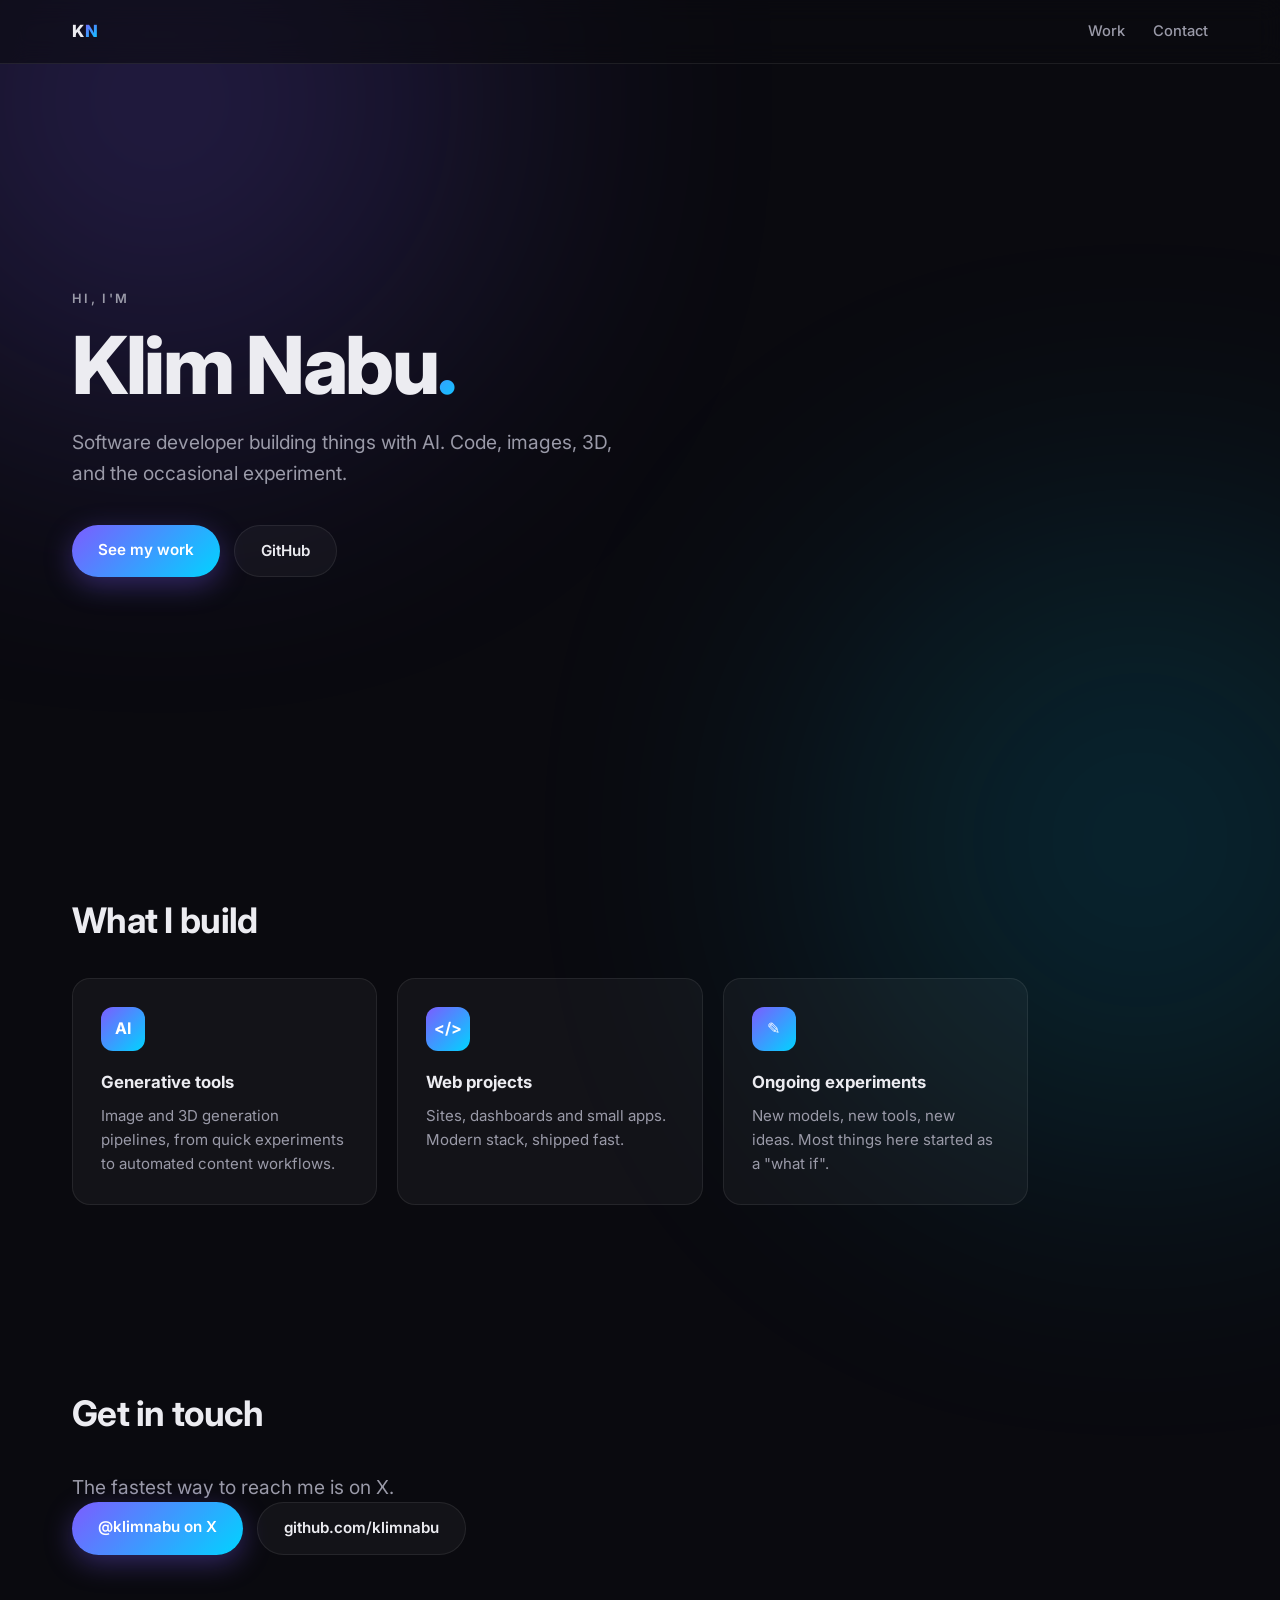
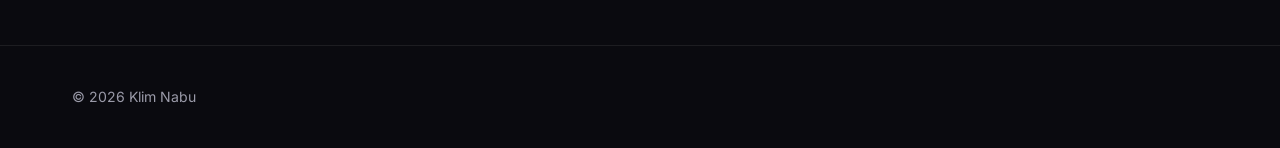
==== index.html @ 248a28f0 "feat: add landing page (hero, work grid, contact)" ====
<!DOCTYPE html>
<html lang="en">
<head>
  <meta charset="UTF-8" />
  <meta name="viewport" content="width=device-width, initial-scale=1.0" />
  <title>Klim Nabu</title>
  <meta name="description" content="Klim Nabu, software developer building things with AI." />
  <meta property="og:title" content="Klim Nabu" />
  <meta property="og:description" content="Software developer building things with AI." />
  <meta property="og:type" content="website" />
  <link rel="icon" href="data:image/svg+xml,%3Csvg xmlns='http://www.w3.org/2000/svg' viewBox='0 0 100 100'%3E%3Cdefs%3E%3ClinearGradient id='g' x1='0' y1='0' x2='1' y2='1'%3E%3Cstop offset='0' stop-color='%237c5cff'/%3E%3Cstop offset='1' stop-color='%2300d4ff'/%3E%3C/linearGradient%3E%3C/defs%3E%3Crect width='100' height='100' rx='24' fill='url(%23g)'/%3E%3Ctext x='50' y='68' font-size='52' font-family='Arial' font-weight='bold' text-anchor='middle' fill='white'%3EK%3C/text%3E%3C/svg%3E" />
  <link rel="preconnect" href="https://fonts.googleapis.com" />
  <link rel="preconnect" href="https://fonts.gstatic.com" crossorigin />
  <link href="https://fonts.googleapis.com/css2?family=Inter:wght@400;500;600;700;800&display=swap" rel="stylesheet" />
  <link rel="stylesheet" href="style.css" />
</head>
<body>
  <div class="glow glow-1" aria-hidden="true"></div>
  <div class="glow glow-2" aria-hidden="true"></div>

  <header class="nav">
    <a class="logo" href="#top">K<span>N</span></a>
    <nav class="nav-links">
      <a href="#work">Work</a>
      <a href="#contact">Contact</a>
    </nav>
  </header>

  <main id="top">
    <section class="hero">
      <p class="eyebrow">Hi, I'm</p>
      <h1>Klim Nabu<span class="dot">.</span></h1>
      <p class="sub">Software developer building things with AI. Code, images, 3D, and the occasional experiment.</p>
      <div class="cta">
        <a class="btn btn-primary" href="#work">See my work</a>
        <a class="btn btn-ghost" href="https://github.com/klimnabu" target="_blank" rel="noopener">GitHub</a>
      </div>
    </section>

    <section class="section reveal" id="work">
      <h2>What I build</h2>
      <div class="grid">
        <article class="card">
          <div class="card-icon">AI</div>
          <h3>Generative tools</h3>
          <p>Image and 3D generation pipelines, from quick experiments to automated content workflows.</p>
        </article>
        <article class="card">
          <div class="card-icon">&lt;/&gt;</div>
          <h3>Web projects</h3>
          <p>Sites, dashboards and small apps. Modern stack, shipped fast.</p>
        </article>
        <article class="card">
          <div class="card-icon">&#9998;</div>
          <h3>Ongoing experiments</h3>
          <p>New models, new tools, new ideas. Most things here started as a "what if".</p>
        </article>
      </div>
    </section>

    <section class="section reveal" id="contact">
      <h2>Get in touch</h2>
      <p class="sub">The fastest way to reach me is on X.</p>
      <div class="links">
        <a class="btn btn-primary" href="https://x.com/klimnabu" target="_blank" rel="noopener">@klimnabu on X</a>
        <a class="btn btn-ghost" href="https://github.com/klimnabu" target="_blank" rel="noopener">github.com/klimnabu</a>
      </div>
    </section>
  </main>

  <footer>
    <p>&copy; <span id="year"></span> Klim Nabu</p>
  </footer>

  <script src="script.js"></script>
</body>
</html>
---- style.css ----
:root {
  --bg: #0a0a0f;
  --surface: rgba(255, 255, 255, 0.04);
  --border: rgba(255, 255, 255, 0.08);
  --text: #ececf1;
  --muted: #9a9aa8;
  --accent: #7c5cff;
  --accent-2: #00d4ff;
  --grad: linear-gradient(135deg, #7c5cff, #00d4ff);
}

* { margin: 0; padding: 0; box-sizing: border-box; }

html { scroll-behavior: smooth; }

body {
  font-family: "Inter", system-ui, sans-serif;
  background: var(--bg);
  color: var(--text);
  line-height: 1.6;
  overflow-x: hidden;
  -webkit-font-smoothing: antialiased;
}

.glow {
  position: fixed;
  width: 640px;
  height: 640px;
  border-radius: 50%;
  filter: blur(140px);
  opacity: 0.22;
  pointer-events: none;
  z-index: 0;
}
.glow-1 { background: var(--accent); top: -220px; left: -160px; }
.glow-2 { background: var(--accent-2); bottom: -260px; right: -180px; opacity: 0.14; }

.nav {
  position: sticky;
  top: 0;
  z-index: 10;
  display: flex;
  align-items: center;
  justify-content: space-between;
  padding: 18px clamp(20px, 6vw, 72px);
  backdrop-filter: blur(12px);
  background: rgba(10, 10, 15, 0.6);
  border-bottom: 1px solid var(--border);
}

.logo {
  font-weight: 800;
  font-size: 1.05rem;
  color: var(--text);
  text-decoration: none;
  letter-spacing: 0.04em;
}
.logo span {
  background: var(--grad);
  -webkit-background-clip: text;
  background-clip: text;
  color: transparent;
}

.nav-links { display: flex; gap: 28px; }
.nav-links a {
  color: var(--muted);
  text-decoration: none;
  font-size: 0.92rem;
  font-weight: 500;
  transition: color 0.2s;
}
.nav-links a:hover { color: var(--text); }

main { position: relative; z-index: 1; }

.hero {
  min-height: 82vh;
  display: flex;
  flex-direction: column;
  justify-content: center;
  padding: 0 clamp(20px, 6vw, 72px);
  max-width: 1100px;
}

.eyebrow {
  color: var(--muted);
  font-weight: 600;
  letter-spacing: 0.18em;
  text-transform: uppercase;
  font-size: 0.8rem;
  margin-bottom: 14px;
}

h1 {
  font-size: clamp(2.6rem, 7.5vw, 5rem);
  font-weight: 800;
  line-height: 1.05;
  letter-spacing: -0.03em;
}
.dot {
  background: var(--grad);
  -webkit-background-clip: text;
  background-clip: text;
  color: transparent;
}

.sub {
  color: var(--muted);
  font-size: clamp(1rem, 2vw, 1.2rem);
  max-width: 560px;
  margin-top: 20px;
}

.cta { display: flex; gap: 14px; margin-top: 36px; flex-wrap: wrap; }

.btn {
  display: inline-block;
  padding: 13px 26px;
  border-radius: 999px;
  font-weight: 600;
  font-size: 0.95rem;
  text-decoration: none;
  transition: transform 0.15s, box-shadow 0.15s, background 0.15s;
}
.btn:hover { transform: translateY(-2px); }
.btn-primary {
  background: var(--grad);
  color: #fff;
  box-shadow: 0 8px 28px rgba(124, 92, 255, 0.35);
}
.btn-ghost {
  color: var(--text);
  border: 1px solid var(--border);
  background: var(--surface);
}

.section {
  padding: 90px clamp(20px, 6vw, 72px);
  max-width: 1100px;
}
.section h2 {
  font-size: clamp(1.6rem, 3.5vw, 2.2rem);
  font-weight: 700;
  letter-spacing: -0.02em;
  margin-bottom: 30px;
}

.grid {
  display: grid;
  grid-template-columns: repeat(auto-fit, minmax(260px, 1fr));
  gap: 20px;
}

.card {
  background: var(--surface);
  border: 1px solid var(--border);
  border-radius: 18px;
  padding: 28px;
  transition: transform 0.2s, border-color 0.2s;
}
.card:hover {
  transform: translateY(-4px);
  border-color: rgba(124, 92, 255, 0.45);
}
.card-icon {
  width: 44px;
  height: 44px;
  border-radius: 12px;
  display: grid;
  place-items: center;
  font-weight: 700;
  margin-bottom: 18px;
  background: var(--grad);
  color: #fff;
}
.card h3 { font-size: 1.05rem; margin-bottom: 8px; }
.card p { color: var(--muted); font-size: 0.94rem; }

.links { display: flex; gap: 14px; flex-wrap: wrap; }

footer {
  position: relative;
  z-index: 1;
  padding: 40px clamp(20px, 6vw, 72px);
  border-top: 1px solid var(--border);
  color: var(--muted);
  font-size: 0.88rem;
}

.reveal {
  opacity: 0;
  transform: translateY(24px);
  transition: opacity 0.7s ease, transform 0.7s ease;
}
.reveal.visible { opacity: 1; transform: none; }

@media (prefers-reduced-motion: reduce) {
  html { scroll-behavior: auto; }
  .reveal { opacity: 1; transform: none; transition: none; }
}
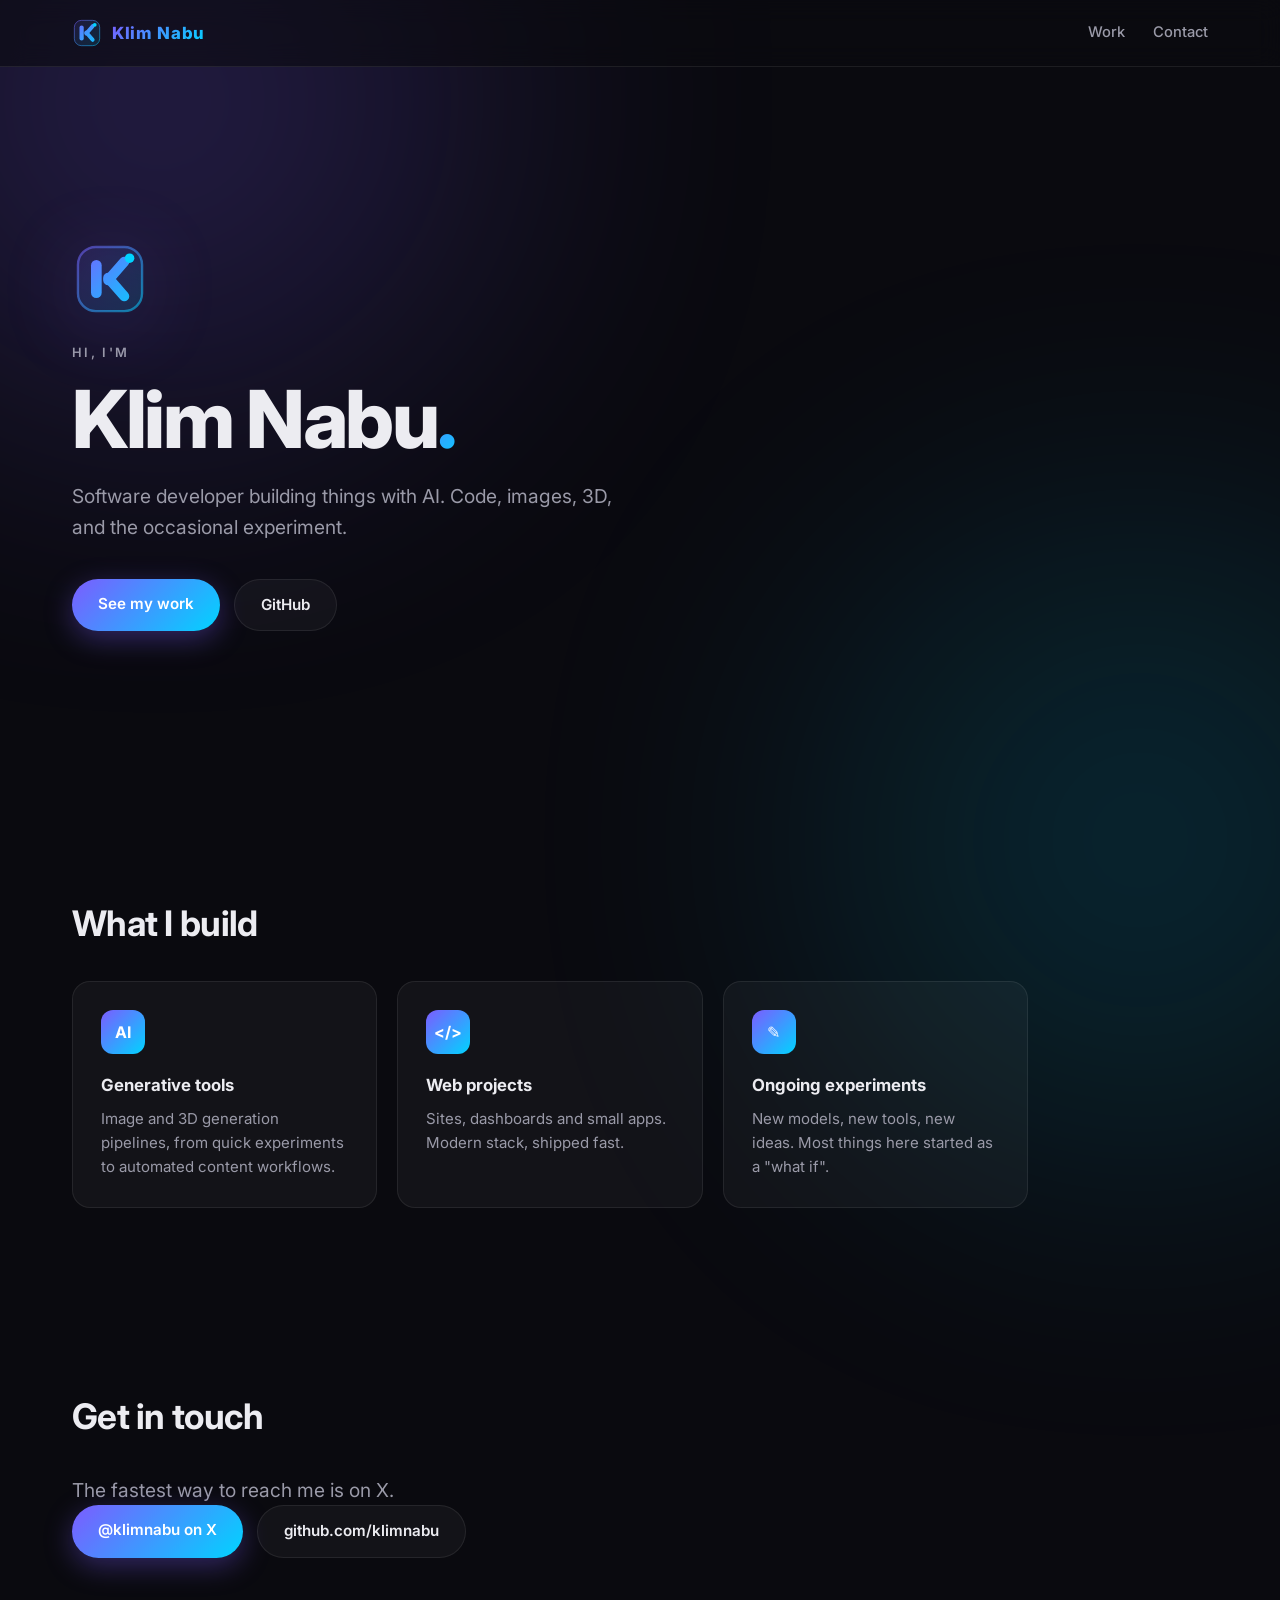
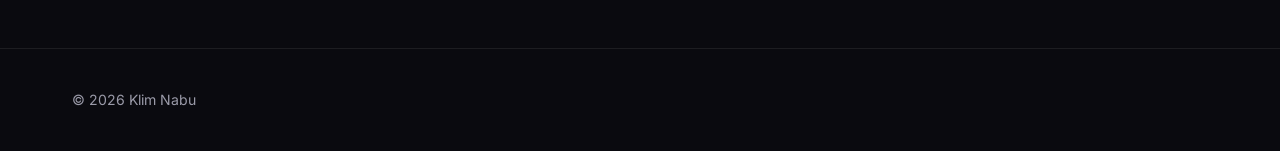
==== commit 777966e4: "feat: add custom logo mark (nav, hero, favicon) and og image" ====
--- a/index.html
+++ b/index.html
@@ -8,7 +8,8 @@
   <meta property="og:title" content="Klim Nabu" />
   <meta property="og:description" content="Software developer building things with AI." />
   <meta property="og:type" content="website" />
-  <link rel="icon" href="data:image/svg+xml,%3Csvg xmlns='http://www.w3.org/2000/svg' viewBox='0 0 100 100'%3E%3Cdefs%3E%3ClinearGradient id='g' x1='0' y1='0' x2='1' y2='1'%3E%3Cstop offset='0' stop-color='%237c5cff'/%3E%3Cstop offset='1' stop-color='%2300d4ff'/%3E%3C/linearGradient%3E%3C/defs%3E%3Crect width='100' height='100' rx='24' fill='url(%23g)'/%3E%3Ctext x='50' y='68' font-size='52' font-family='Arial' font-weight='bold' text-anchor='middle' fill='white'%3EK%3C/text%3E%3C/svg%3E" />
+  <meta property="og:image" content="https://klimnabu.github.io/og.png" />
+  <link rel="icon" type="image/svg+xml" href="logo.svg" />
   <link rel="preconnect" href="https://fonts.googleapis.com" />
   <link rel="preconnect" href="https://fonts.gstatic.com" crossorigin />
   <link href="https://fonts.googleapis.com/css2?family=Inter:wght@400;500;600;700;800&display=swap" rel="stylesheet" />
@@ -19,7 +20,7 @@
   <div class="glow glow-2" aria-hidden="true"></div>
 
   <header class="nav">
-    <a class="logo" href="#top">K<span>N</span></a>
+    <a class="logo" href="#top"><img src="logo.svg" alt="Logo" width="30" height="30" /><span>Klim Nabu</span></a>
     <nav class="nav-links">
       <a href="#work">Work</a>
       <a href="#contact">Contact</a>
@@ -28,6 +29,7 @@
 
   <main id="top">
     <section class="hero">
+      <img class="hero-mark" src="logo.svg" alt="Klim Nabu logo" width="76" height="76" />
       <p class="eyebrow">Hi, I'm</p>
       <h1>Klim Nabu<span class="dot">.</span></h1>
       <p class="sub">Software developer building things with AI. Code, images, 3D, and the occasional experiment.</p>
--- a/style.css
+++ b/style.css
@@ -199,3 +199,19 @@
   html { scroll-behavior: auto; }
   .reveal { opacity: 1; transform: none; transition: none; }
 }
+
+.logo { display: flex; align-items: center; gap: 10px; }
+.logo img { border-radius: 8px; }
+.hero-mark {
+  border-radius: 18px;
+  margin-bottom: 26px;
+  filter: drop-shadow(0 10px 40px rgba(124, 92, 255, 0.45));
+  animation: floaty 5s ease-in-out infinite;
+}
+@keyframes floaty {
+  0%, 100% { transform: translateY(0); }
+  50% { transform: translateY(-8px); }
+}
+@media (prefers-reduced-motion: reduce) {
+  .hero-mark { animation: none; }
+}
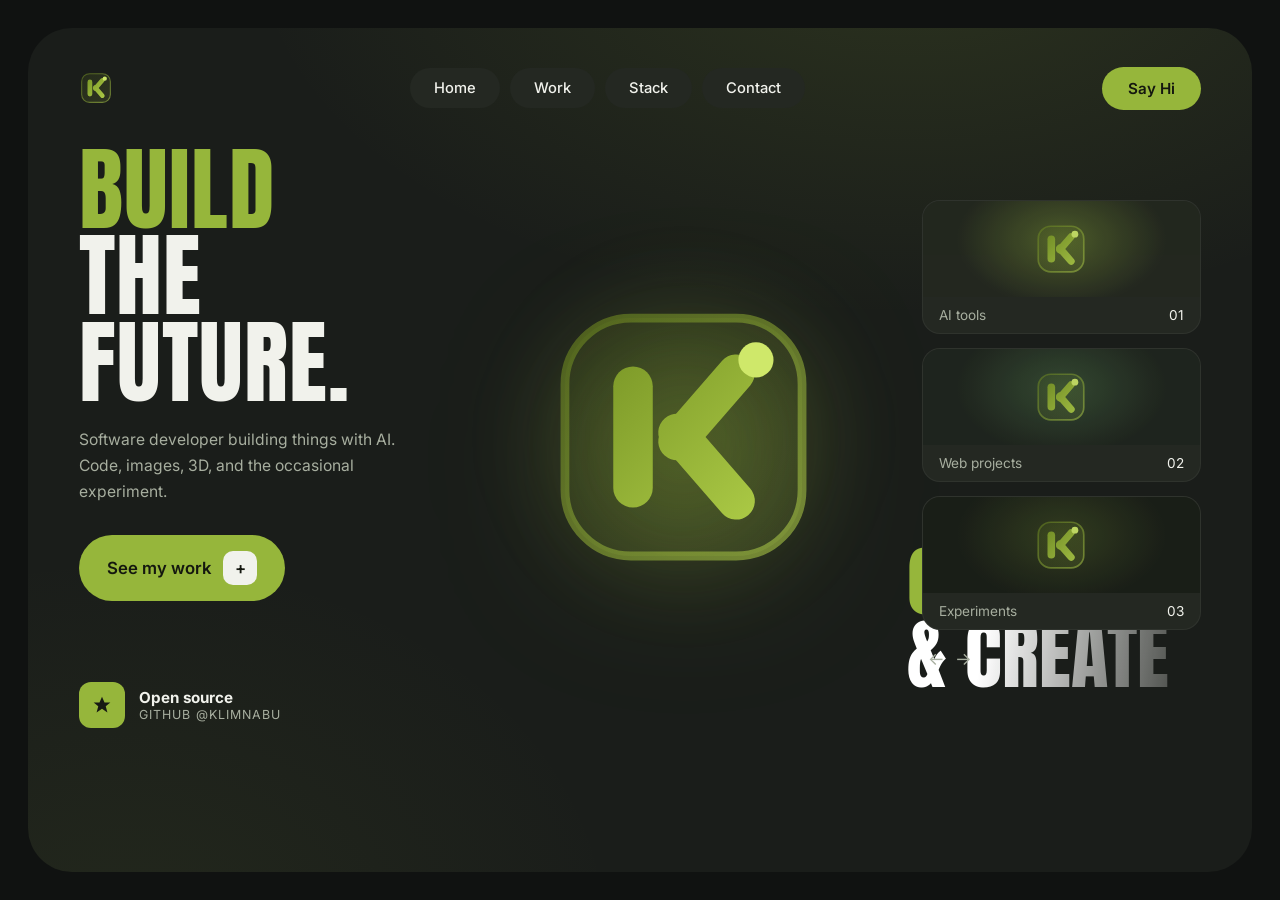
==== commit 1bd49f5c: "feat: redesign landing page in dark editorial style with lime accents" ====
--- a/index.html
+++ b/index.html
@@ -12,67 +12,52 @@
   <link rel="icon" type="image/svg+xml" href="logo.svg" />
   <link rel="preconnect" href="https://fonts.googleapis.com" />
   <link rel="preconnect" href="https://fonts.gstatic.com" crossorigin />
-  <link href="https://fonts.googleapis.com/css2?family=Inter:wght@400;500;600;700;800&display=swap" rel="stylesheet" />
+  <link href="https://fonts.googleapis.com/css2?family=Anton&family=Inter:wght@400;500;600&display=swap" rel="stylesheet" />
   <link rel="stylesheet" href="style.css" />
 </head>
 <body>
-  <div class="glow glow-1" aria-hidden="true"></div>
-  <div class="glow glow-2" aria-hidden="true"></div>
+  <div class="shell">
+    <header class="nav">
+      <a class="brand" href="#top"><img src="logo.svg" alt="Logo" width="34" height="34" /></a>
+      <nav class="pills">
+        <a class="pill" href="#top">Home</a>
+        <a class="pill" href="#work">Work</a>
+        <a class="pill" href="#stack">Stack</a>
+        <a class="pill" href="#contact">Contact</a>
+      </nav>
+      <a class="btn-lime nav-cta" href="#contact">Say Hi</a>
+    </header>
 
-  <header class="nav">
-    <a class="logo" href="#top"><img src="logo.svg" alt="Logo" width="30" height="30" /><span>Klim Nabu</span></a>
-    <nav class="nav-links">
-      <a href="#work">Work</a>
-      <a href="#contact">Contact</a>
-    </nav>
-  </header>
+    <main id="top" class="hero">
+      <div class="hero-copy">
+        <h1 class="display"><span class="lime">Build</span><br />The Future<span class="dot">.</span></h1>
+        <p class="sub">Software developer building things with AI.<br />Code, images, 3D, and the occasional experiment.</p>
+        <div class="cta">
+          <a class="btn-lime big" href="#work">See my work <span class="plus">+</span></a>
+        </div>
+        <div class="badge">
+          <div class="badge-icon">
+            <svg width="20" height="20" viewBox="0 0 24 24" fill="none"><path d="M12 2l3 7h7l-5.5 4.5L18.5 21 12 16.5 5.5 21l2-7.5L2 9h7z" fill="#171914"/></svg>
+          </div>
+          <div class="badge-text"><strong>Open source</strong><span>GITHUB @KLIMNABU</span></div>
+        </div>
+      </div>
 
-  <main id="top">
-    <section class="hero">
-      <img class="hero-mark" src="logo.svg" alt="Klim Nabu logo" width="76" height="76" />
-      <p class="eyebrow">Hi, I'm</p>
-      <h1>Klim Nabu<span class="dot">.</span></h1>
-      <p class="sub">Software developer building things with AI. Code, images, 3D, and the occasional experiment.</p>
-      <div class="cta">
-        <a class="btn btn-primary" href="#work">See my work</a>
-        <a class="btn btn-ghost" href="https://github.com/klimnabu" target="_blank" rel="noopener">GitHub</a>
+      <div class="hero-visual">
+        <div class="halo" aria-hidden="true"></div>
+        <img class="mark" src="logo.svg" alt="Klim Nabu logo" width="360" height="360" />
       </div>
-    </section>
 
-    <section class="section reveal" id="work">
-      <h2>What I build</h2>
-      <div class="grid">
-        <article class="card">
-          <div class="card-icon">AI</div>
-          <h3>Generative tools</h3>
-          <p>Image and 3D generation pipelines, from quick experiments to automated content workflows.</p>
-        </article>
-        <article class="card">
-          <div class="card-icon">&lt;/&gt;</div>
-          <h3>Web projects</h3>
-          <p>Sites, dashboards and small apps. Modern stack, shipped fast.</p>
-        </article>
-        <article class="card">
-          <div class="card-icon">&#9998;</div>
-          <h3>Ongoing experiments</h3>
-          <p>New models, new tools, new ideas. Most things here started as a "what if".</p>
-        </article>
-      </div>
-    </section>
+      <aside class="hero-cards">
+        <a class="mini" href="#work"><div class="mini-img g1"><img src="logo.svg" alt="" width="54" height="54" /></div><div class="mini-row"><span>AI tools</span><span>01</span></div></a>
+        <a class="mini" href="#work"><div class="mini-img g2"><img src="logo.svg" alt="" width="54" height="54" /></div><div class="mini-row"><span>Web projects</span><span>02</span></div></a>
+        <a class="mini" href="#stack"><div class="mini-img g3"><img src="logo.svg" alt="" width="54" height="54" /></div><div class="mini-row"><span>Experiments</span><span>03</span></div></a>
+        <div class="arrows" aria-hidden="true"><span>&larr;</span><span>&rarr;</span></div>
+      </aside>
 
-    <section class="section reveal" id="contact">
-      <h2>Get in touch</h2>
-      <p class="sub">The fastest way to reach me is on X.</p>
-      <div class="links">
-        <a class="btn btn-primary" href="https://x.com/klimnabu" target="_blank" rel="noopener">@klimnabu on X</a>
-        <a class="btn btn-ghost" href="https://github.com/klimnabu" target="_blank" rel="noopener">github.com/klimnabu</a>
-      </div>
-    </section>
-  </main>
-
-  <footer>
-    <p>&copy; <span id="year"></span> Klim Nabu</p>
-  </footer>
+      <div class="giant" aria-hidden="true"><span class="lime">Code</span><br /><span class="fade">&amp; Create</span></div>
+    </main>
+  </div>
 
   <script src="script.js"></script>
 </body>
--- a/style.css
+++ b/style.css
@@ -1,217 +1,237 @@
 :root {
-  --bg: #0a0a0f;
-  --surface: rgba(255, 255, 255, 0.04);
-  --border: rgba(255, 255, 255, 0.08);
-  --text: #ececf1;
-  --muted: #9a9aa8;
-  --accent: #7c5cff;
-  --accent-2: #00d4ff;
-  --grad: linear-gradient(135deg, #7c5cff, #00d4ff);
+  --bg: #101211;
+  --card: #1a1d1a;
+  --card-hi: #21251f;
+  --accent: #96b63b;
+  --accent-soft: #a9c94e;
+  --ink: #f1f2ec;
+  --muted: #a7ae9f;
+  --pill: #242822;
+  --radius: 44px;
 }
 
 * { margin: 0; padding: 0; box-sizing: border-box; }
-
-html { scroll-behavior: smooth; }
 
 body {
   font-family: "Inter", system-ui, sans-serif;
   background: var(--bg);
-  color: var(--text);
-  line-height: 1.6;
-  overflow-x: hidden;
+  color: var(--ink);
   -webkit-font-smoothing: antialiased;
-}
-
-.glow {
-  position: fixed;
-  width: 640px;
-  height: 640px;
-  border-radius: 50%;
-  filter: blur(140px);
-  opacity: 0.22;
-  pointer-events: none;
-  z-index: 0;
-}
-.glow-1 { background: var(--accent); top: -220px; left: -160px; }
-.glow-2 { background: var(--accent-2); bottom: -260px; right: -180px; opacity: 0.14; }
+  padding: clamp(14px, 2.2vw, 30px);
+}
+
+.shell {
+  position: relative;
+  border-radius: var(--radius);
+  background:
+    radial-gradient(1100px 620px at 72% -10%, rgba(150, 182, 59, 0.14), transparent 60%),
+    radial-gradient(900px 700px at 8% 108%, rgba(150, 182, 59, 0.07), transparent 55%),
+    var(--card);
+  min-height: calc(100vh - 2 * clamp(14px, 2.2vw, 30px));
+  padding: clamp(22px, 3vw, 44px) clamp(22px, 4vw, 64px);
+  overflow: hidden;
+}
 
 .nav {
-  position: sticky;
-  top: 0;
-  z-index: 10;
   display: flex;
   align-items: center;
   justify-content: space-between;
-  padding: 18px clamp(20px, 6vw, 72px);
-  backdrop-filter: blur(12px);
-  background: rgba(10, 10, 15, 0.6);
-  border-bottom: 1px solid var(--border);
-}
-
-.logo {
-  font-weight: 800;
-  font-size: 1.05rem;
-  color: var(--text);
+  gap: 18px;
+}
+.brand img { border-radius: 10px; display: block; }
+.pills {
+  display: flex;
+  gap: 10px;
+  flex-wrap: wrap;
+  justify-content: center;
+}
+.pill {
+  color: var(--ink);
   text-decoration: none;
-  letter-spacing: 0.04em;
-}
-.logo span {
-  background: var(--grad);
+  font-size: 0.92rem;
+  font-weight: 500;
+  background: var(--pill);
+  padding: 11px 24px;
+  border-radius: 999px;
+  transition: background 0.2s, color 0.2s;
+}
+.pill:hover { background: #31362c; }
+
+.btn-lime {
+  display: inline-flex;
+  align-items: center;
+  gap: 12px;
+  background: var(--accent);
+  color: #14170f;
+  text-decoration: none;
+  font-weight: 600;
+  font-size: 0.95rem;
+  padding: 12px 26px;
+  border-radius: 999px;
+  transition: transform 0.15s, background 0.15s, box-shadow 0.15s;
+}
+.btn-lime:hover {
+  background: var(--accent-soft);
+  transform: translateY(-2px);
+  box-shadow: 0 10px 34px rgba(150, 182, 59, 0.35);
+}
+.btn-lime.big { font-size: 1.05rem; padding: 16px 28px; }
+.plus {
+  display: grid;
+  place-items: center;
+  width: 34px;
+  height: 34px;
+  background: #f1f2ec;
+  color: #14170f;
+  border-radius: 10px;
+  font-weight: 600;
+}
+
+.hero {
+  position: relative;
+  display: grid;
+  grid-template-columns: 1.05fr 1.15fr 0.8fr;
+  align-items: center;
+  gap: clamp(20px, 3vw, 48px);
+  min-height: calc(100vh - 320px);
+  padding-top: clamp(30px, 4vh, 60px);
+}
+
+.display {
+  font-family: "Anton", "Inter", sans-serif;
+  font-weight: 400;
+  text-transform: uppercase;
+  font-size: clamp(3rem, 7.2vw, 6.4rem);
+  line-height: 0.94;
+  letter-spacing: 0.01em;
+}
+.lime { color: var(--accent); }
+.fade {
+  background: linear-gradient(100deg, #ffffff 30%, rgba(241, 242, 236, 0.25));
   -webkit-background-clip: text;
   background-clip: text;
   color: transparent;
 }
 
-.nav-links { display: flex; gap: 28px; }
-.nav-links a {
-  color: var(--muted);
-  text-decoration: none;
-  font-size: 0.92rem;
-  font-weight: 500;
-  transition: color 0.2s;
-}
-.nav-links a:hover { color: var(--text); }
-
-main { position: relative; z-index: 1; }
-
-.hero {
-  min-height: 82vh;
-  display: flex;
-  flex-direction: column;
-  justify-content: center;
-  padding: 0 clamp(20px, 6vw, 72px);
-  max-width: 1100px;
-}
-
-.eyebrow {
-  color: var(--muted);
-  font-weight: 600;
-  letter-spacing: 0.18em;
-  text-transform: uppercase;
-  font-size: 0.8rem;
-  margin-bottom: 14px;
-}
-
-h1 {
-  font-size: clamp(2.6rem, 7.5vw, 5rem);
-  font-weight: 800;
-  line-height: 1.05;
-  letter-spacing: -0.03em;
-}
-.dot {
-  background: var(--grad);
-  -webkit-background-clip: text;
-  background-clip: text;
-  color: transparent;
-}
-
 .sub {
   color: var(--muted);
-  font-size: clamp(1rem, 2vw, 1.2rem);
-  max-width: 560px;
-  margin-top: 20px;
-}
-
-.cta { display: flex; gap: 14px; margin-top: 36px; flex-wrap: wrap; }
-
-.btn {
-  display: inline-block;
-  padding: 13px 26px;
-  border-radius: 999px;
-  font-weight: 600;
-  font-size: 0.95rem;
-  text-decoration: none;
-  transition: transform 0.15s, box-shadow 0.15s, background 0.15s;
-}
-.btn:hover { transform: translateY(-2px); }
-.btn-primary {
-  background: var(--grad);
-  color: #fff;
-  box-shadow: 0 8px 28px rgba(124, 92, 255, 0.35);
-}
-.btn-ghost {
-  color: var(--text);
-  border: 1px solid var(--border);
-  background: var(--surface);
-}
-
-.section {
-  padding: 90px clamp(20px, 6vw, 72px);
-  max-width: 1100px;
-}
-.section h2 {
-  font-size: clamp(1.6rem, 3.5vw, 2.2rem);
-  font-weight: 700;
-  letter-spacing: -0.02em;
-  margin-bottom: 30px;
-}
-
-.grid {
-  display: grid;
-  grid-template-columns: repeat(auto-fit, minmax(260px, 1fr));
-  gap: 20px;
-}
-
-.card {
-  background: var(--surface);
-  border: 1px solid var(--border);
-  border-radius: 18px;
-  padding: 28px;
-  transition: transform 0.2s, border-color 0.2s;
-}
-.card:hover {
-  transform: translateY(-4px);
-  border-color: rgba(124, 92, 255, 0.45);
-}
-.card-icon {
-  width: 44px;
-  height: 44px;
+  margin-top: 22px;
+  max-width: 340px;
+  line-height: 1.65;
+  font-size: 0.98rem;
+}
+.cta { margin-top: 30px; }
+
+.badge {
+  display: flex;
+  align-items: center;
+  gap: 14px;
+  margin-top: clamp(40px, 9vh, 90px);
+}
+.badge-icon {
+  width: 46px;
+  height: 46px;
   border-radius: 12px;
-  display: grid;
-  place-items: center;
-  font-weight: 700;
-  margin-bottom: 18px;
-  background: var(--grad);
-  color: #fff;
-}
-.card h3 { font-size: 1.05rem; margin-bottom: 8px; }
-.card p { color: var(--muted); font-size: 0.94rem; }
-
-.links { display: flex; gap: 14px; flex-wrap: wrap; }
-
-footer {
+  background: var(--accent);
+  display: grid;
+  place-items: center;
+}
+.badge-text { display: flex; flex-direction: column; }
+.badge-text strong { font-size: 0.95rem; }
+.badge-text span { color: var(--muted); font-size: 0.78rem; letter-spacing: 0.08em; }
+
+.hero-visual {
   position: relative;
-  z-index: 1;
-  padding: 40px clamp(20px, 6vw, 72px);
-  border-top: 1px solid var(--border);
-  color: var(--muted);
-  font-size: 0.88rem;
-}
-
-.reveal {
-  opacity: 0;
-  transform: translateY(24px);
-  transition: opacity 0.7s ease, transform 0.7s ease;
-}
-.reveal.visible { opacity: 1; transform: none; }
-
-@media (prefers-reduced-motion: reduce) {
-  html { scroll-behavior: auto; }
-  .reveal { opacity: 1; transform: none; transition: none; }
-}
-
-.logo { display: flex; align-items: center; gap: 10px; }
-.logo img { border-radius: 8px; }
-.hero-mark {
-  border-radius: 18px;
-  margin-bottom: 26px;
-  filter: drop-shadow(0 10px 40px rgba(124, 92, 255, 0.45));
-  animation: floaty 5s ease-in-out infinite;
+  display: grid;
+  place-items: center;
+}
+.halo {
+  position: absolute;
+  width: min(30vw, 420px);
+  height: min(30vw, 420px);
+  border-radius: 50%;
+  background: radial-gradient(circle, rgba(150, 182, 59, 0.28), transparent 65%);
+  filter: blur(30px);
+}
+.mark {
+  width: clamp(180px, 22vw, 330px);
+  height: auto;
+  border-radius: 24%;
+  filter: drop-shadow(0 24px 70px rgba(150, 182, 59, 0.35));
+  animation: floaty 6s ease-in-out infinite;
 }
 @keyframes floaty {
   0%, 100% { transform: translateY(0); }
-  50% { transform: translateY(-8px); }
-}
+  50% { transform: translateY(-12px); }
+}
+
+.hero-cards {
+  display: flex;
+  flex-direction: column;
+  gap: 14px;
+  align-self: center;
+  z-index: 2;
+}
+.mini {
+  background: var(--pill);
+  border: 1px solid rgba(255, 255, 255, 0.05);
+  border-radius: 18px;
+  overflow: hidden;
+  text-decoration: none;
+  color: var(--ink);
+  transition: transform 0.2s, border-color 0.2s;
+}
+.mini:hover { transform: translateX(-6px); border-color: rgba(150, 182, 59, 0.5); }
+.mini-img {
+  height: 96px;
+  display: grid;
+  place-items: center;
+  opacity: 0.9;
+}
+.mini-img img { border-radius: 14px; }
+.g1 { background: radial-gradient(140px 90px at 50% 40%, rgba(150, 182, 59, 0.4), transparent 75%), #23271f; }
+.g2 { background: radial-gradient(140px 90px at 50% 40%, rgba(96, 150, 90, 0.35), transparent 75%), #1f241e; }
+.g3 { background: radial-gradient(140px 90px at 50% 40%, rgba(150, 182, 59, 0.22), transparent 75%), #191d17; }
+.mini-row {
+  display: flex;
+  justify-content: space-between;
+  padding: 10px 16px;
+  font-size: 0.85rem;
+  color: var(--muted);
+}
+.mini-row span:last-child { color: var(--ink); }
+.arrows {
+  display: flex;
+  gap: 10px;
+  color: var(--muted);
+  font-size: 1.1rem;
+  padding: 4px 6px;
+}
+
+.giant {
+  position: absolute;
+  right: clamp(10px, 2.5vw, 40px);
+  bottom: clamp(20px, 4vh, 48px);
+  text-align: left;
+  font-family: "Anton", "Inter", sans-serif;
+  text-transform: uppercase;
+  font-size: clamp(2.4rem, 6vw, 5.2rem);
+  line-height: 0.95;
+  z-index: 1;
+  pointer-events: none;
+}
+
+.reveal { opacity: 0; transform: translateY(18px); transition: opacity 0.7s ease, transform 0.7s ease; }
+.reveal.visible { opacity: 1; transform: none; }
+
 @media (prefers-reduced-motion: reduce) {
-  .hero-mark { animation: none; }
-}
+  .mark { animation: none; }
+  .reveal { opacity: 1; transform: none; transition: none; }
+}
+
+@media (max-width: 980px) {
+  .hero { grid-template-columns: 1fr; min-height: 0; padding-bottom: 200px; }
+  .hero-cards { flex-direction: row; flex-wrap: wrap; }
+  .mini { flex: 1 1 140px; }
+  .giant { font-size: clamp(2.2rem, 12vw, 4rem); }
+}
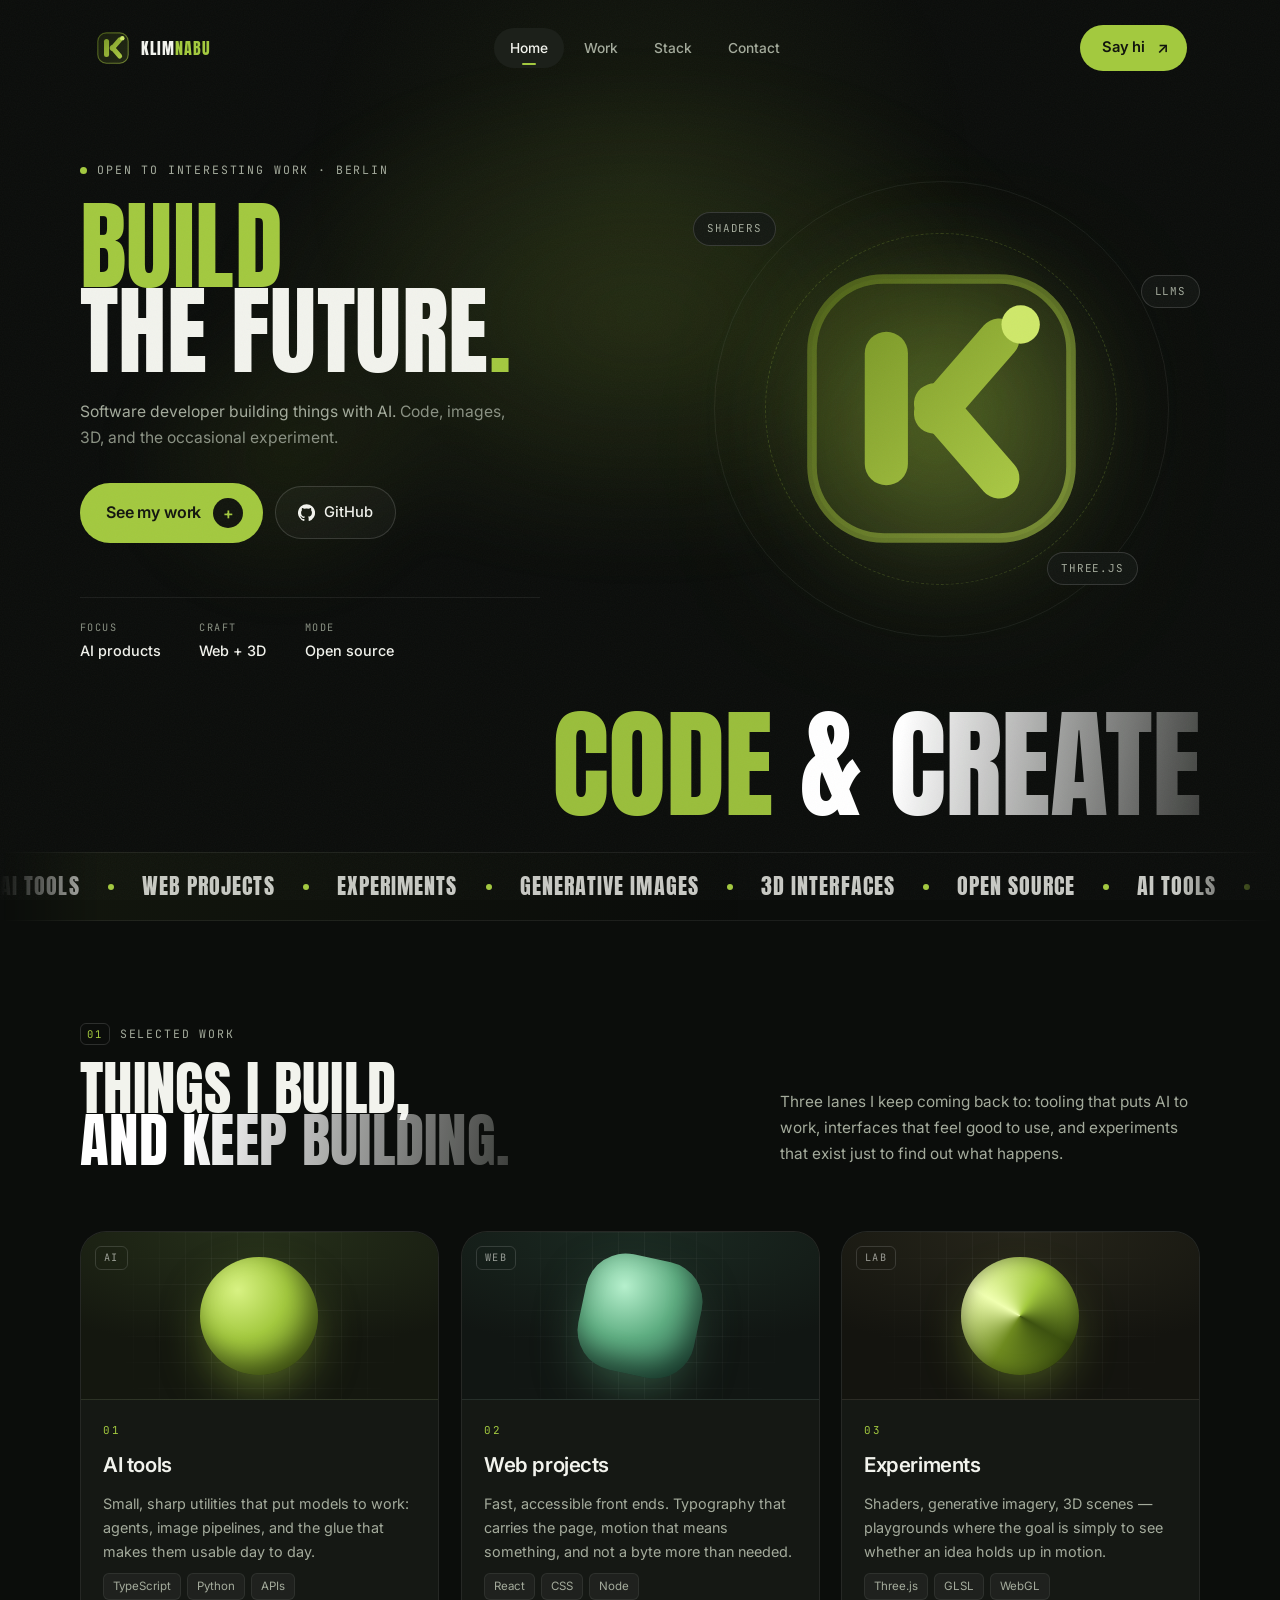
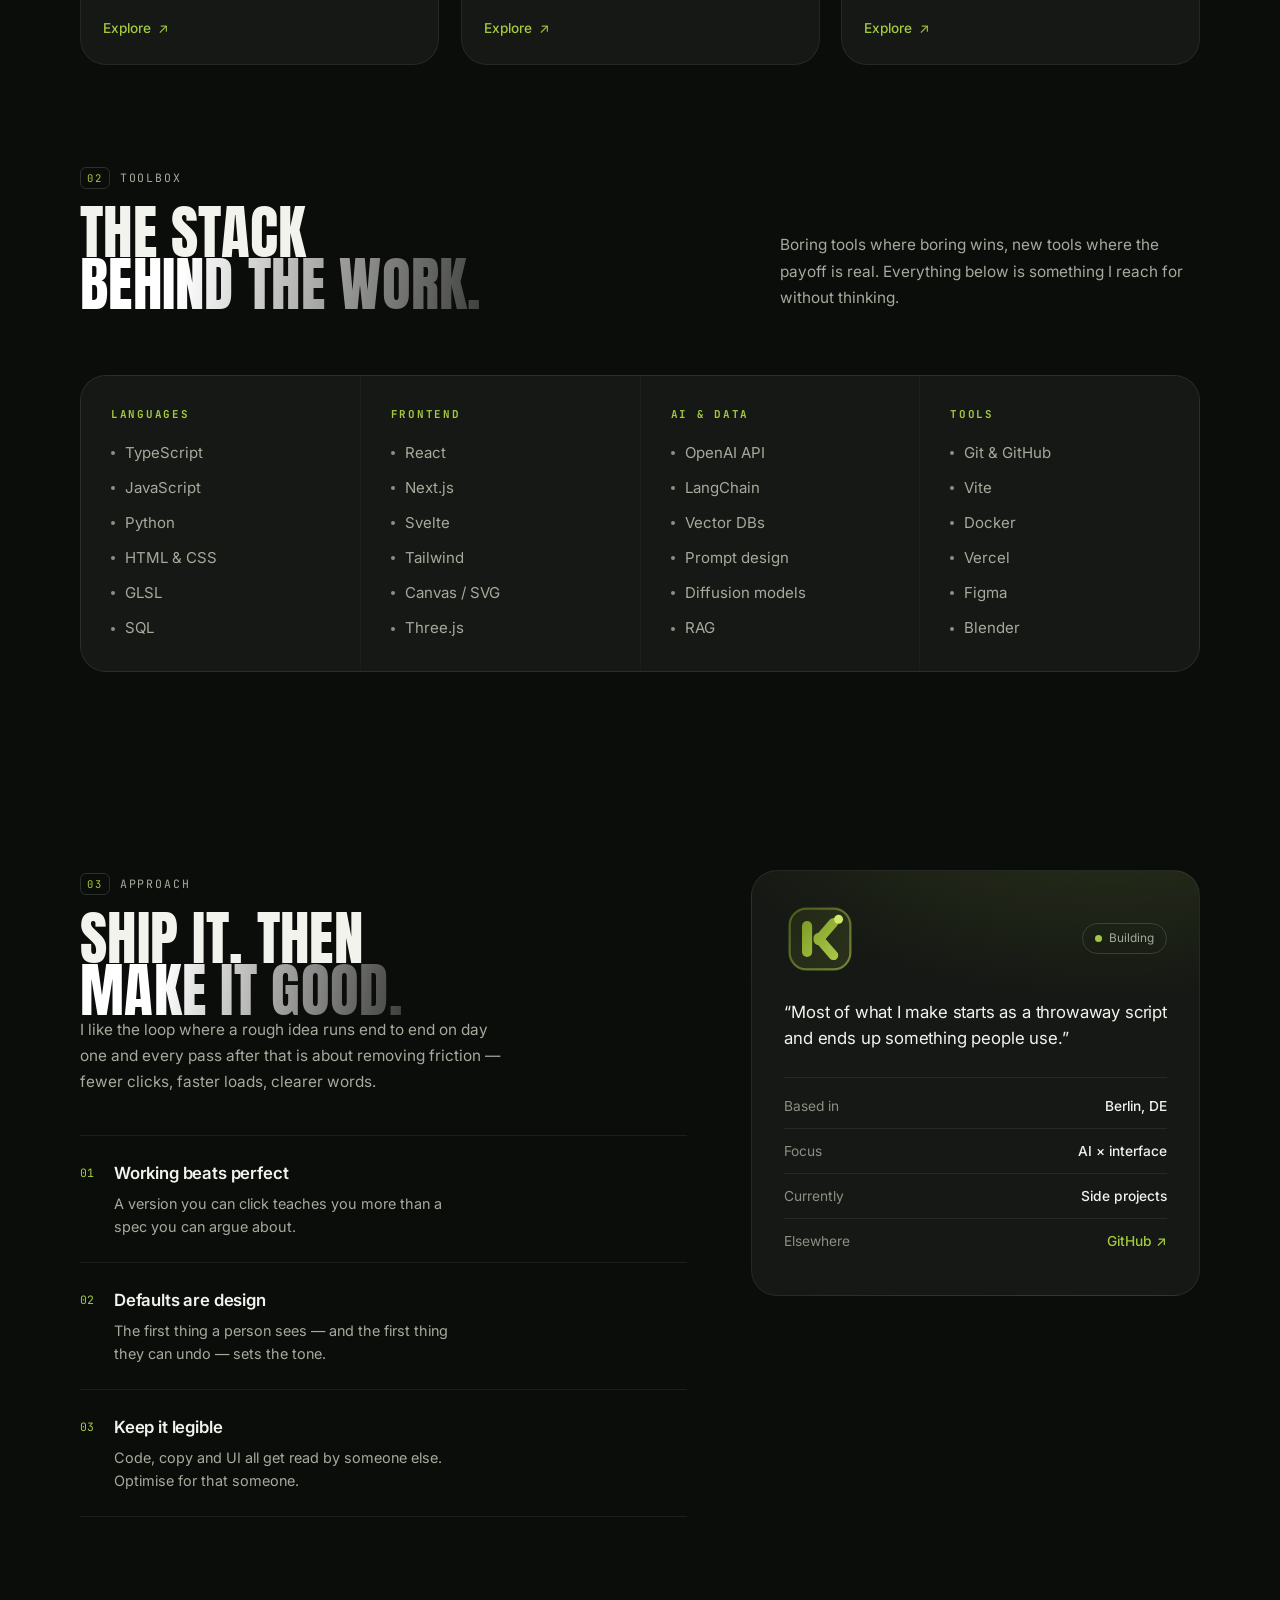
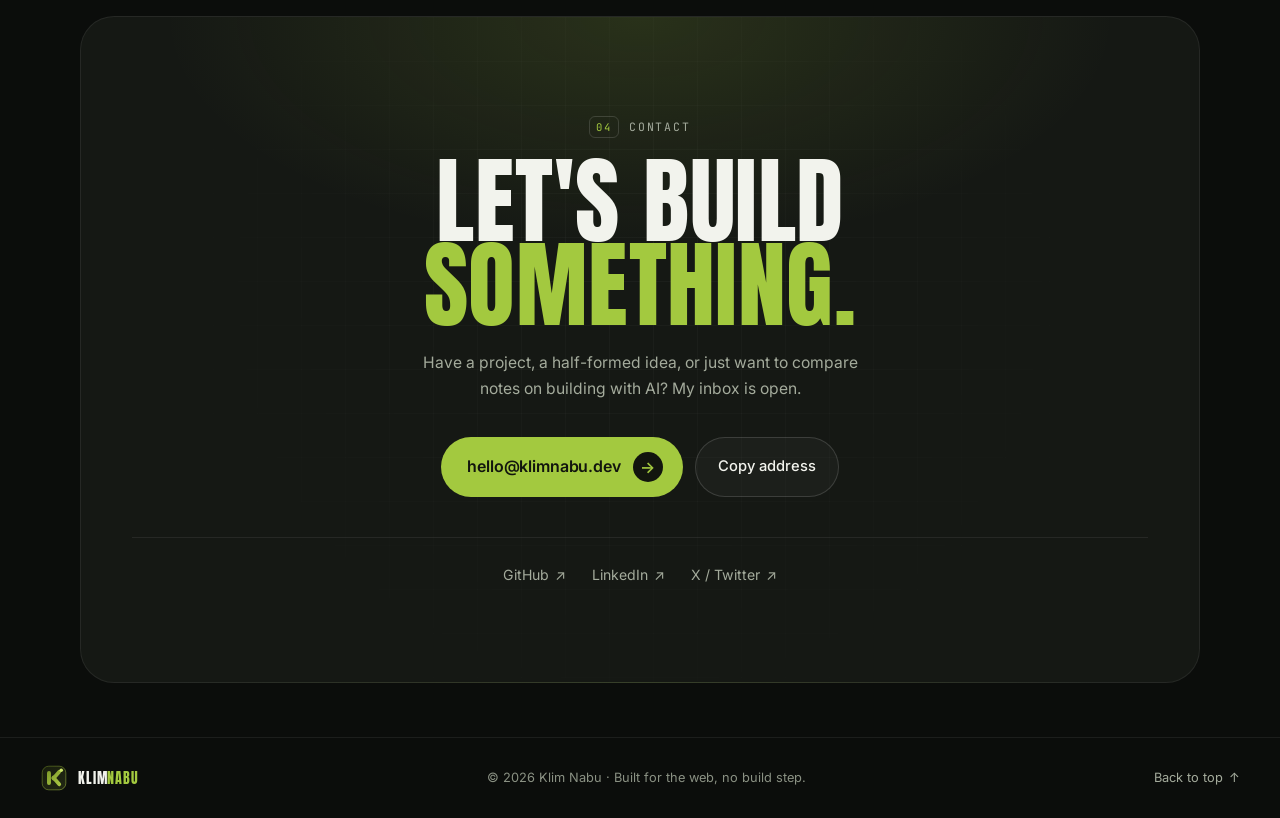
==== commit 02432c13: "feat: expand landing page into a full one-page site Hero with orbit stage and live status, marquee, " ====
--- a/index.html
+++ b/index.html
@@ -3,61 +3,327 @@
 <head>
   <meta charset="UTF-8" />
   <meta name="viewport" content="width=device-width, initial-scale=1.0" />
-  <title>Klim Nabu</title>
-  <meta name="description" content="Klim Nabu, software developer building things with AI." />
-  <meta property="og:title" content="Klim Nabu" />
-  <meta property="og:description" content="Software developer building things with AI." />
+  <title>Klim Nabu — Software developer building things with AI</title>
+  <meta name="description" content="Klim Nabu, software developer building things with AI. Code, images, 3D, and the occasional experiment." />
+  <meta name="theme-color" content="#0b0d0b" />
+  <meta property="og:title" content="Klim Nabu — Software developer building things with AI" />
+  <meta property="og:description" content="Code, images, 3D, and the occasional experiment." />
   <meta property="og:type" content="website" />
+  <meta property="og:url" content="https://klimnabu.github.io/" />
   <meta property="og:image" content="https://klimnabu.github.io/og.png" />
+  <meta name="twitter:card" content="summary_large_image" />
   <link rel="icon" type="image/svg+xml" href="logo.svg" />
   <link rel="preconnect" href="https://fonts.googleapis.com" />
   <link rel="preconnect" href="https://fonts.gstatic.com" crossorigin />
-  <link href="https://fonts.googleapis.com/css2?family=Anton&family=Inter:wght@400;500;600&display=swap" rel="stylesheet" />
+  <link href="https://fonts.googleapis.com/css2?family=Anton&family=Inter:wght@400;500;600;700&family=JetBrains+Mono:wght@400;500&display=swap" rel="stylesheet" />
   <link rel="stylesheet" href="style.css" />
+  <script>document.documentElement.classList.add("js");</script>
 </head>
 <body>
-  <div class="shell">
-    <header class="nav">
-      <a class="brand" href="#top"><img src="logo.svg" alt="Logo" width="34" height="34" /></a>
-      <nav class="pills">
-        <a class="pill" href="#top">Home</a>
-        <a class="pill" href="#work">Work</a>
-        <a class="pill" href="#stack">Stack</a>
-        <a class="pill" href="#contact">Contact</a>
+  <a class="skip-link" href="#work">Skip to content</a>
+  <div class="progress" aria-hidden="true"><span id="progressBar"></span></div>
+  <div class="grain" aria-hidden="true"></div>
+  <div class="spotlight" id="spotlight" aria-hidden="true"></div>
+
+  <header class="nav" id="nav">
+    <div class="nav-inner">
+      <a class="brand" href="#top" aria-label="Klim Nabu, back to top">
+        <img src="logo.svg" alt="" width="36" height="36" />
+        <span class="brand-name">KLIM<em>NABU</em></span>
+      </a>
+
+      <nav class="pills" aria-label="Primary">
+        <a class="pill is-active" href="#top" data-link>Home</a>
+        <a class="pill" href="#work" data-link>Work</a>
+        <a class="pill" href="#stack" data-link>Stack</a>
+        <a class="pill" href="#contact" data-link>Contact</a>
       </nav>
-      <a class="btn-lime nav-cta" href="#contact">Say Hi</a>
-    </header>
-
-    <main id="top" class="hero">
-      <div class="hero-copy">
-        <h1 class="display"><span class="lime">Build</span><br />The Future<span class="dot">.</span></h1>
-        <p class="sub">Software developer building things with AI.<br />Code, images, 3D, and the occasional experiment.</p>
-        <div class="cta">
-          <a class="btn-lime big" href="#work">See my work <span class="plus">+</span></a>
-        </div>
-        <div class="badge">
-          <div class="badge-icon">
-            <svg width="20" height="20" viewBox="0 0 24 24" fill="none"><path d="M12 2l3 7h7l-5.5 4.5L18.5 21 12 16.5 5.5 21l2-7.5L2 9h7z" fill="#171914"/></svg>
-          </div>
-          <div class="badge-text"><strong>Open source</strong><span>GITHUB @KLIMNABU</span></div>
-        </div>
-      </div>
-
-      <div class="hero-visual">
-        <div class="halo" aria-hidden="true"></div>
-        <img class="mark" src="logo.svg" alt="Klim Nabu logo" width="360" height="360" />
-      </div>
-
-      <aside class="hero-cards">
-        <a class="mini" href="#work"><div class="mini-img g1"><img src="logo.svg" alt="" width="54" height="54" /></div><div class="mini-row"><span>AI tools</span><span>01</span></div></a>
-        <a class="mini" href="#work"><div class="mini-img g2"><img src="logo.svg" alt="" width="54" height="54" /></div><div class="mini-row"><span>Web projects</span><span>02</span></div></a>
-        <a class="mini" href="#stack"><div class="mini-img g3"><img src="logo.svg" alt="" width="54" height="54" /></div><div class="mini-row"><span>Experiments</span><span>03</span></div></a>
-        <div class="arrows" aria-hidden="true"><span>&larr;</span><span>&rarr;</span></div>
-      </aside>
-
-      <div class="giant" aria-hidden="true"><span class="lime">Code</span><br /><span class="fade">&amp; Create</span></div>
-    </main>
-  </div>
+
+      <div class="nav-actions">
+        <a class="btn-lime nav-cta" href="mailto:hello@klimnabu.dev">
+          Say hi <span class="arrow">↗</span>
+        </a>
+        <button class="menu-btn" id="menuBtn" type="button" aria-expanded="false" aria-controls="mobileMenu" aria-label="Open menu">
+          <span></span><span></span>
+        </button>
+      </div>
+    </div>
+
+    <div class="mobile-menu" id="mobileMenu" hidden>
+      <a href="#top" data-link>Home</a>
+      <a href="#work" data-link>Work</a>
+      <a href="#stack" data-link>Stack</a>
+      <a href="#contact" data-link>Contact</a>
+    </div>
+  </header>
+
+  <main>
+    <!-- ───────────────────────────── HERO ───────────────────────────── -->
+    <section class="hero" id="top">
+      <div class="hero-grid">
+        <div class="hero-copy">
+          <p class="eyebrow reveal">
+            <span class="live-dot" aria-hidden="true"></span>
+            Open to interesting work · Berlin
+          </p>
+
+          <h1 class="display reveal">
+            <span class="lime">Build</span><br />
+            The Future<span class="dot">.</span>
+          </h1>
+
+          <p class="sub reveal">
+            Software developer building things with AI.
+            <span>Code, images, 3D, and the occasional experiment.</span>
+          </p>
+
+          <div class="cta reveal">
+            <a class="btn-lime big" href="#work">See my work <span class="plus">+</span></a>
+            <a class="btn-ghost" href="https://github.com/klimnabu" target="_blank" rel="noopener">
+              <svg width="17" height="17" viewBox="0 0 24 24" fill="currentColor" aria-hidden="true"><path d="M12 .5a12 12 0 0 0-3.79 23.4c.6.1.82-.26.82-.58v-2.2c-3.34.72-4.04-1.42-4.04-1.42-.55-1.38-1.34-1.75-1.34-1.75-1.1-.74.08-.73.08-.73 1.2.09 1.84 1.24 1.84 1.24 1.07 1.83 2.81 1.3 3.5.99.1-.78.42-1.3.76-1.6-2.67-.3-5.47-1.34-5.47-5.95 0-1.31.47-2.38 1.24-3.22-.13-.3-.54-1.52.12-3.18 0 0 1.01-.32 3.3 1.23a11.5 11.5 0 0 1 6 0c2.29-1.55 3.3-1.23 3.3-1.23.66 1.66.25 2.88.12 3.18.77.84 1.24 1.91 1.24 3.22 0 4.62-2.8 5.64-5.48 5.94.43.37.81 1.1.81 2.22v3.29c0 .32.22.69.83.57A12 12 0 0 0 12 .5Z"/></svg>
+              GitHub
+            </a>
+          </div>
+
+          <dl class="stats reveal">
+            <div><dt>Focus</dt><dd>AI&nbsp;products</dd></div>
+            <div><dt>Craft</dt><dd>Web + 3D</dd></div>
+            <div><dt>Mode</dt><dd>Open source</dd></div>
+          </dl>
+        </div>
+
+        <div class="hero-visual reveal">
+          <div class="halo" aria-hidden="true"></div>
+          <div class="ring ring-a" aria-hidden="true"></div>
+          <div class="ring ring-b" aria-hidden="true"></div>
+          <img class="mark" src="logo.svg" alt="Klim Nabu logo" width="360" height="360" />
+          <span class="orbit-chip chip-1">shaders</span>
+          <span class="orbit-chip chip-2">LLMs</span>
+          <span class="orbit-chip chip-3">three.js</span>
+        </div>
+      </div>
+
+      <div class="giant" aria-hidden="true">
+        <span class="lime">Code</span> <span class="fade">&amp; Create</span>
+      </div>
+    </section>
+
+    <!-- ──────────────────────────── TICKER ──────────────────────────── -->
+    <div class="ticker" aria-hidden="true">
+      <div class="ticker-track">
+        <div class="ticker-group">
+          <span>AI tools</span><i></i><span>Web projects</span><i></i><span>Experiments</span><i></i>
+          <span>Generative images</span><i></i><span>3D interfaces</span><i></i><span>Open source</span><i></i>
+        </div>
+        <div class="ticker-group">
+          <span>AI tools</span><i></i><span>Web projects</span><i></i><span>Experiments</span><i></i>
+          <span>Generative images</span><i></i><span>3D interfaces</span><i></i><span>Open source</span><i></i>
+        </div>
+      </div>
+    </div>
+
+    <!-- ───────────────────────────── WORK ───────────────────────────── -->
+    <section class="section" id="work">
+      <div class="section-head">
+        <div>
+          <p class="eyebrow reveal"><span class="kicker">01</span> Selected work</p>
+          <h2 class="h2 reveal">Things I build,<br /><span class="fade">and keep building.</span></h2>
+        </div>
+        <p class="section-note reveal">
+          Three lanes I keep coming back to: tooling that puts AI to work,
+          interfaces that feel good to use, and experiments that exist just to
+          find out what happens.
+        </p>
+      </div>
+
+      <div class="cards">
+        <a class="card reveal" href="https://github.com/klimnabu" target="_blank" rel="noopener" data-tilt>
+          <div class="card-art art-1" aria-hidden="true">
+            <div class="art-grid"></div>
+            <div class="orb"></div>
+            <span class="art-tag">AI</span>
+          </div>
+          <div class="card-body">
+            <span class="card-num">01</span>
+            <h3>AI tools</h3>
+            <p>Small, sharp utilities that put models to work: agents, image
+              pipelines, and the glue that makes them usable day to day.</p>
+            <div class="tags"><span>TypeScript</span><span>Python</span><span>APIs</span></div>
+            <span class="card-link">Explore <b>↗</b></span>
+          </div>
+        </a>
+
+        <a class="card reveal" href="https://github.com/klimnabu" target="_blank" rel="noopener" data-tilt>
+          <div class="card-art art-2" aria-hidden="true">
+            <div class="art-grid"></div>
+            <div class="orb"></div>
+            <span class="art-tag">WEB</span>
+          </div>
+          <div class="card-body">
+            <span class="card-num">02</span>
+            <h3>Web projects</h3>
+            <p>Fast, accessible front ends. Typography that carries the page,
+              motion that means something, and not a byte more than needed.</p>
+            <div class="tags"><span>React</span><span>CSS</span><span>Node</span></div>
+            <span class="card-link">Explore <b>↗</b></span>
+          </div>
+        </a>
+
+        <a class="card reveal" href="https://github.com/klimnabu" target="_blank" rel="noopener" data-tilt>
+          <div class="card-art art-3" aria-hidden="true">
+            <div class="art-grid"></div>
+            <div class="orb"></div>
+            <span class="art-tag">LAB</span>
+          </div>
+          <div class="card-body">
+            <span class="card-num">03</span>
+            <h3>Experiments</h3>
+            <p>Shaders, generative imagery, 3D scenes — playgrounds where the
+              goal is simply to see whether an idea holds up in motion.</p>
+            <div class="tags"><span>Three.js</span><span>GLSL</span><span>WebGL</span></div>
+            <span class="card-link">Explore <b>↗</b></span>
+          </div>
+        </a>
+      </div>
+    </section>
+
+    <!-- ──────────────────────────── STACK ──────────────────────────── -->
+    <section class="section stack-section" id="stack">
+      <div class="section-head">
+        <div>
+          <p class="eyebrow reveal"><span class="kicker">02</span> Toolbox</p>
+          <h2 class="h2 reveal">The stack<br /><span class="fade">behind the work.</span></h2>
+        </div>
+        <p class="section-note reveal">
+          Boring tools where boring wins, new tools where the payoff is real.
+          Everything below is something I reach for without thinking.
+        </p>
+      </div>
+
+      <div class="stack">
+        <div class="stack-col reveal">
+          <h3>Languages</h3>
+          <ul>
+            <li>TypeScript</li><li>JavaScript</li><li>Python</li>
+            <li>HTML &amp; CSS</li><li>GLSL</li><li>SQL</li>
+          </ul>
+        </div>
+        <div class="stack-col reveal">
+          <h3>Frontend</h3>
+          <ul>
+            <li>React</li><li>Next.js</li><li>Svelte</li>
+            <li>Tailwind</li><li>Canvas / SVG</li><li>Three.js</li>
+          </ul>
+        </div>
+        <div class="stack-col reveal">
+          <h3>AI &amp; data</h3>
+          <ul>
+            <li>OpenAI API</li><li>LangChain</li><li>Vector DBs</li>
+            <li>Prompt design</li><li>Diffusion models</li><li>RAG</li>
+          </ul>
+        </div>
+        <div class="stack-col reveal">
+          <h3>Tools</h3>
+          <ul>
+            <li>Git &amp; GitHub</li><li>Vite</li><li>Docker</li>
+            <li>Vercel</li><li>Figma</li><li>Blender</li>
+          </ul>
+        </div>
+      </div>
+    </section>
+
+    <!-- ─────────────────────────── APPROACH ────────────────────────── -->
+    <section class="section approach" id="approach">
+      <div class="approach-grid">
+        <div class="approach-copy">
+          <p class="eyebrow reveal"><span class="kicker">03</span> Approach</p>
+          <h2 class="h2 reveal">Ship it. Then<br /><span class="fade">make it good.</span></h2>
+          <p class="section-note reveal">
+            I like the loop where a rough idea runs end to end on day one and
+            every pass after that is about removing friction — fewer clicks,
+            faster loads, clearer words.
+          </p>
+
+          <ol class="principles">
+            <li class="reveal">
+              <span class="p-num">01</span>
+              <div>
+                <h3>Working beats perfect</h3>
+                <p>A version you can click teaches you more than a spec you can argue about.</p>
+              </div>
+            </li>
+            <li class="reveal">
+              <span class="p-num">02</span>
+              <div>
+                <h3>Defaults are design</h3>
+                <p>The first thing a person sees — and the first thing they can undo — sets the tone.</p>
+              </div>
+            </li>
+            <li class="reveal">
+              <span class="p-num">03</span>
+              <div>
+                <h3>Keep it legible</h3>
+                <p>Code, copy and UI all get read by someone else. Optimise for that someone.</p>
+              </div>
+            </li>
+          </ol>
+        </div>
+
+        <aside class="profile reveal">
+          <div class="profile-top">
+            <img src="logo.svg" alt="" width="72" height="72" />
+            <span class="profile-status"><span class="live-dot" aria-hidden="true"></span> Building</span>
+          </div>
+          <p class="profile-quote">
+            “Most of what I make starts as a throwaway script and ends up
+            something people use.”
+          </p>
+          <ul class="profile-meta">
+            <li><span>Based in</span><strong>Berlin, DE</strong></li>
+            <li><span>Focus</span><strong>AI × interface</strong></li>
+            <li><span>Currently</span><strong>Side projects</strong></li>
+            <li><span>Elsewhere</span><strong><a href="https://github.com/klimnabu" target="_blank" rel="noopener">GitHub ↗</a></strong></li>
+          </ul>
+        </aside>
+      </div>
+    </section>
+
+    <!-- ──────────────────────────── CONTACT ─────────────────────────── -->
+    <section class="contact" id="contact">
+      <p class="eyebrow reveal"><span class="kicker">04</span> Contact</p>
+      <h2 class="contact-title reveal">
+        Let's build<br /><span class="lime">something.</span>
+      </h2>
+      <p class="contact-sub reveal">
+        Have a project, a half-formed idea, or just want to compare notes on
+        building with AI? My inbox is open.
+      </p>
+      <div class="contact-cta reveal">
+        <a class="btn-lime big" href="mailto:hello@klimnabu.dev">
+          hello@klimnabu.dev <span class="plus">→</span>
+        </a>
+        <button class="btn-ghost copy-btn" id="copyEmail" type="button" data-email="hello@klimnabu.dev">
+          <span>Copy address</span>
+        </button>
+      </div>
+      <div class="socials reveal">
+        <a href="https://github.com/klimnabu" target="_blank" rel="noopener">GitHub <span>↗</span></a>
+        <a href="https://github.com/klimnabu" target="_blank" rel="noopener">LinkedIn <span>↗</span></a>
+        <a href="https://github.com/klimnabu" target="_blank" rel="noopener">X / Twitter <span>↗</span></a>
+      </div>
+    </section>
+  </main>
+
+  <footer class="footer">
+    <div class="footer-inner">
+      <a class="brand" href="#top">
+        <img src="logo.svg" alt="" width="28" height="28" />
+        <span class="brand-name">KLIM<em>NABU</em></span>
+      </a>
+      <p>© <span id="year">2025</span> Klim Nabu · Built for the web, no build step.</p>
+      <a class="back-top" href="#top">Back to top <span>↑</span></a>
+    </div>
+  </footer>
 
   <script src="script.js"></script>
 </body>
--- a/style.css
+++ b/style.css
@@ -1,237 +1,992 @@
+/* ==========================================================================
+   Klim Nabu — landing page
+   Palette + type tokens first, then layout. No build step.
+   ========================================================================== */
+
 :root {
-  --bg: #101211;
-  --card: #1a1d1a;
-  --card-hi: #21251f;
-  --accent: #96b63b;
-  --accent-soft: #a9c94e;
-  --ink: #f1f2ec;
-  --muted: #a7ae9f;
-  --pill: #242822;
-  --radius: 44px;
+  --bg: #0b0d0b;
+  --card: #151814;
+  --card-hi: #1b1f19;
+  --line: rgba(255, 255, 255, 0.07);
+  --line-hi: rgba(255, 255, 255, 0.14);
+  --accent: #a3c93f;
+  --accent-soft: #bde057;
+  --accent-dim: #6e8a1f;
+  --ink: #f2f3ed;
+  --muted: #a4ab9c;
+  --muted-dim: #8a9183;
+  --pill: #1c201a;
+  --radius: 26px;
+  --ease: cubic-bezier(0.22, 0.61, 0.36, 1);
+  --maxw: 1200px;
 }
 
 * { margin: 0; padding: 0; box-sizing: border-box; }
 
+html {
+  scroll-behavior: smooth;
+  scroll-padding-top: 96px;
+}
+
 body {
-  font-family: "Inter", system-ui, sans-serif;
+  font-family: "Inter", system-ui, -apple-system, sans-serif;
   background: var(--bg);
   color: var(--ink);
+  line-height: 1.6;
   -webkit-font-smoothing: antialiased;
-  padding: clamp(14px, 2.2vw, 30px);
-}
-
-.shell {
+  text-rendering: optimizeLegibility;
+  overflow-x: hidden;
+}
+
+img { max-width: 100%; display: block; }
+a { color: inherit; }
+::selection { background: var(--accent); color: #10130d; }
+
+/* ── signature type ─────────────────────────────────────────────────────── */
+.display, .h2, .contact-title, .giant {
+  font-family: "Anton", "Inter", sans-serif;
+  font-weight: 400;
+  text-transform: uppercase;
+  letter-spacing: 0.005em;
+  line-height: 0.88;
+}
+
+.lime { color: var(--accent); }
+.fade {
+  background: linear-gradient(100deg, #ffffff 26%, rgba(242, 243, 237, 0.22));
+  -webkit-background-clip: text;
+  background-clip: text;
+  color: transparent;
+}
+
+.eyebrow {
+  display: inline-flex;
+  align-items: center;
+  gap: 10px;
+  font-family: "JetBrains Mono", ui-monospace, monospace;
+  font-size: 0.72rem;
+  letter-spacing: 0.16em;
+  text-transform: uppercase;
+  color: var(--muted);
+}
+.kicker {
+  display: inline-grid;
+  place-items: center;
+  min-width: 26px;
+  height: 22px;
+  padding: 0 6px;
+  border: 1px solid var(--line-hi);
+  border-radius: 6px;
+  color: var(--accent);
+  font-size: 0.66rem;
+}
+.live-dot {
+  width: 7px;
+  height: 7px;
+  border-radius: 50%;
+  background: var(--accent);
+  box-shadow: 0 0 0 0 rgba(163, 201, 63, 0.6);
+  animation: pulse 2.4s infinite;
+}
+@keyframes pulse {
+  0% { box-shadow: 0 0 0 0 rgba(163, 201, 63, 0.55); }
+  70% { box-shadow: 0 0 0 9px rgba(163, 201, 63, 0); }
+  100% { box-shadow: 0 0 0 0 rgba(163, 201, 63, 0); }
+}
+
+/* ── skip link ──────────────────────────────────────────────────────────── */
+.skip-link {
+  position: fixed;
+  top: 12px;
+  left: 12px;
+  z-index: 100;
+  padding: 10px 18px;
+  border-radius: 999px;
+  background: var(--accent);
+  color: #12150e;
+  font-size: 0.86rem;
+  font-weight: 600;
+  text-decoration: none;
+  transform: translateY(-160%);
+  transition: transform 0.25s var(--ease);
+}
+.skip-link:focus-visible { transform: translateY(0); }
+
+/* ── atmosphere ─────────────────────────────────────────────────────────── */
+.grain {
+  position: fixed;
+  inset: 0;
+  z-index: 3;
+  pointer-events: none;
+  opacity: 0.035;
+  background-image: url("data:image/svg+xml,%3Csvg xmlns='http://www.w3.org/2000/svg' width='140' height='140'%3E%3Cfilter id='n'%3E%3CfeTurbulence type='fractalNoise' baseFrequency='0.85' numOctaves='3'/%3E%3C/filter%3E%3Crect width='140' height='140' filter='url(%23n)'/%3E%3C/svg%3E");
+}
+.spotlight {
+  position: fixed;
+  inset: 0;
+  z-index: 0;
+  pointer-events: none;
+  background: radial-gradient(
+    520px circle at var(--mx, 50%) var(--my, 20%),
+    rgba(163, 201, 63, 0.075),
+    transparent 65%
+  );
+  transition: background 0.18s linear;
+}
+.progress {
+  position: fixed;
+  top: 0;
+  left: 0;
+  right: 0;
+  height: 2px;
+  z-index: 60;
+  background: transparent;
+}
+.progress span {
+  display: block;
+  height: 100%;
+  width: 0%;
+  background: linear-gradient(90deg, var(--accent-dim), var(--accent-soft));
+}
+
+main { position: relative; z-index: 2; }
+
+/* ── navigation ─────────────────────────────────────────────────────────── */
+.nav {
+  position: sticky;
+  top: 0;
+  z-index: 50;
+  padding: 14px clamp(16px, 4vw, 40px);
+  transition: padding 0.3s var(--ease), background 0.3s, backdrop-filter 0.3s;
+}
+.nav-inner {
+  max-width: calc(var(--maxw) - 2 * clamp(16px, 4vw, 40px));
+  margin: 0 auto;
+  display: flex;
+  align-items: center;
+  justify-content: space-between;
+  gap: 16px;
+  padding: 10px 12px 10px 14px;
+  border-radius: 18px;
+  border: 1px solid transparent;
+  transition: background 0.3s, border-color 0.3s, box-shadow 0.3s;
+}
+.nav.is-stuck .nav-inner {
+  background: rgba(16, 19, 15, 0.72);
+  border-color: var(--line);
+  backdrop-filter: blur(16px) saturate(140%);
+  -webkit-backdrop-filter: blur(16px) saturate(140%);
+  box-shadow: 0 14px 40px rgba(0, 0, 0, 0.4);
+}
+
+.brand {
+  display: inline-flex;
+  align-items: center;
+  gap: 10px;
+  text-decoration: none;
+  flex-shrink: 0;
+}
+.brand img { border-radius: 10px; transition: transform 0.35s var(--ease); }
+.brand:hover img { transform: rotate(-6deg) scale(1.05); }
+.brand-name {
+  font-family: "Anton", sans-serif;
+  text-transform: uppercase;
+  letter-spacing: 0.06em;
+  font-size: 1.02rem;
+  color: var(--ink);
+}
+.brand-name em { color: var(--accent); font-style: normal; }
+
+.pills { display: flex; gap: 4px; flex-wrap: wrap; justify-content: center; }
+.pill {
   position: relative;
-  border-radius: var(--radius);
-  background:
-    radial-gradient(1100px 620px at 72% -10%, rgba(150, 182, 59, 0.14), transparent 60%),
-    radial-gradient(900px 700px at 8% 108%, rgba(150, 182, 59, 0.07), transparent 55%),
-    var(--card);
-  min-height: calc(100vh - 2 * clamp(14px, 2.2vw, 30px));
-  padding: clamp(22px, 3vw, 44px) clamp(22px, 4vw, 64px);
-  overflow: hidden;
-}
-
-.nav {
-  display: flex;
-  align-items: center;
-  justify-content: space-between;
-  gap: 18px;
-}
-.brand img { border-radius: 10px; display: block; }
-.pills {
-  display: flex;
-  gap: 10px;
-  flex-wrap: wrap;
-  justify-content: center;
-}
-.pill {
+  color: var(--muted);
+  text-decoration: none;
+  font-size: 0.86rem;
+  font-weight: 500;
+  padding: 9px 16px;
+  border-radius: 999px;
+  transition: color 0.2s, background 0.2s;
+}
+.pill:hover { color: var(--ink); background: rgba(255, 255, 255, 0.05); }
+.pill.is-active { color: var(--ink); background: var(--pill); }
+.pill.is-active::after {
+  content: "";
+  position: absolute;
+  left: 50%;
+  bottom: 3px;
+  width: 14px;
+  height: 2px;
+  border-radius: 2px;
+  background: var(--accent);
+  transform: translateX(-50%);
+}
+
+/* ── navigation actions ─────────────────────────────────────────────────── */
+.nav-actions { display: flex; align-items: center; gap: 8px; flex-shrink: 0; }
+.menu-btn {
+  display: none;
+  width: 42px;
+  height: 42px;
+  border-radius: 12px;
+  border: 1px solid var(--line-hi);
+  background: rgba(255, 255, 255, 0.03);
+  cursor: pointer;
+  padding: 0;
+  place-items: center;
+  gap: 5px;
+  position: relative;
+}
+.menu-btn span {
+  display: block;
+  width: 16px;
+  height: 1.5px;
+  border-radius: 2px;
+  background: var(--ink);
+  transition: transform 0.3s var(--ease), opacity 0.2s;
+  position: absolute;
+}
+.menu-btn span:first-child { transform: translateY(-3.5px); }
+.menu-btn span:last-child { transform: translateY(3.5px); }
+.menu-btn[aria-expanded="true"] span:first-child { transform: rotate(45deg); }
+.menu-btn[aria-expanded="true"] span:last-child { transform: rotate(-45deg); }
+
+.mobile-menu {
+  display: none;
+  flex-direction: column;
+  margin: 8px auto 0;
+  max-width: var(--maxw);
+  padding: 8px;
+  border-radius: 18px;
+  background: rgba(16, 19, 15, 0.94);
+  border: 1px solid var(--line);
+  backdrop-filter: blur(16px);
+  -webkit-backdrop-filter: blur(16px);
+  box-shadow: 0 24px 60px rgba(0, 0, 0, 0.55);
+  animation: menuIn 0.25s var(--ease);
+}
+.mobile-menu[hidden] { display: none !important; }
+.mobile-menu a {
+  padding: 14px 16px;
+  border-radius: 12px;
+  text-decoration: none;
+  font-size: 0.98rem;
+  font-weight: 500;
   color: var(--ink);
-  text-decoration: none;
-  font-size: 0.92rem;
-  font-weight: 500;
-  background: var(--pill);
-  padding: 11px 24px;
-  border-radius: 999px;
-  transition: background 0.2s, color 0.2s;
-}
-.pill:hover { background: #31362c; }
-
+  transition: background 0.2s;
+}
+.mobile-menu a:hover, .mobile-menu a:focus-visible { background: rgba(255, 255, 255, 0.06); }
+@keyframes menuIn {
+  from { opacity: 0; transform: translateY(-8px); }
+  to { opacity: 1; transform: none; }
+}
+
+/* ── buttons ────────────────────────────────────────────────────────────── */
 .btn-lime {
   display: inline-flex;
   align-items: center;
   gap: 12px;
   background: var(--accent);
-  color: #14170f;
+  color: #12150e;
   text-decoration: none;
   font-weight: 600;
-  font-size: 0.95rem;
-  padding: 12px 26px;
+  font-size: 0.92rem;
+  letter-spacing: -0.01em;
+  padding: 11px 18px 11px 22px;
   border-radius: 999px;
-  transition: transform 0.15s, background 0.15s, box-shadow 0.15s;
+  border: 0;
+  cursor: pointer;
+  transition: transform 0.25s var(--ease), background 0.2s, box-shadow 0.25s;
+  white-space: nowrap;
 }
 .btn-lime:hover {
   background: var(--accent-soft);
   transform: translateY(-2px);
-  box-shadow: 0 10px 34px rgba(150, 182, 59, 0.35);
-}
-.btn-lime.big { font-size: 1.05rem; padding: 16px 28px; }
+  box-shadow: 0 12px 38px rgba(163, 201, 63, 0.3);
+}
+.btn-lime:active { transform: translateY(0); }
+.btn-lime .arrow { font-size: 0.95rem; transition: transform 0.25s var(--ease); }
+.btn-lime:hover .arrow { transform: translate(2px, -2px); }
+.btn-lime.big { font-size: 1rem; padding: 15px 20px 15px 26px; }
 .plus {
   display: grid;
   place-items: center;
-  width: 34px;
-  height: 34px;
-  background: #f1f2ec;
-  color: #14170f;
-  border-radius: 10px;
+  width: 30px;
+  height: 30px;
+  background: #12150e;
+  color: var(--accent);
+  border-radius: 50%;
   font-weight: 600;
-}
-
+  font-size: 1rem;
+  line-height: 1;
+  flex-shrink: 0;
+}
+
+.btn-ghost {
+  display: inline-flex;
+  align-items: center;
+  gap: 9px;
+  background: rgba(255, 255, 255, 0.03);
+  border: 1px solid var(--line-hi);
+  color: var(--ink);
+  text-decoration: none;
+  font: inherit;
+  font-size: 0.92rem;
+  font-weight: 500;
+  padding: 14px 22px;
+  border-radius: 999px;
+  cursor: pointer;
+  transition: background 0.2s, border-color 0.2s, transform 0.25s var(--ease);
+}
+.btn-ghost:hover {
+  background: rgba(255, 255, 255, 0.07);
+  border-color: rgba(163, 201, 63, 0.45);
+  transform: translateY(-2px);
+}
+
+/* ── hero ───────────────────────────────────────────────────────────────── */
 .hero {
   position: relative;
+  isolation: isolate;
+  max-width: var(--maxw);
+  margin: 0 auto;
+  padding: clamp(30px, 6vh, 72px) clamp(20px, 4vw, 40px) 0;
+}
+.hero::before {
+  content: "";
+  position: absolute;
+  top: -140px;
+  left: 50%;
+  width: min(1200px, 130vw);
+  height: 720px;
+  transform: translateX(-50%);
+  background:
+    radial-gradient(closest-side, rgba(163, 201, 63, 0.13), transparent 72%),
+    radial-gradient(closest-side at 20% 70%, rgba(110, 138, 31, 0.12), transparent 70%);
+  filter: blur(20px);
+  pointer-events: none;
+  z-index: -1;
+}
+.hero-grid {
   display: grid;
-  grid-template-columns: 1.05fr 1.15fr 0.8fr;
-  align-items: center;
-  gap: clamp(20px, 3vw, 48px);
-  min-height: calc(100vh - 320px);
-  padding-top: clamp(30px, 4vh, 60px);
-}
-
-.display {
-  font-family: "Anton", "Inter", sans-serif;
-  font-weight: 400;
+  grid-template-columns: 1.02fr 0.98fr;
+  align-items: center;
+  gap: clamp(28px, 5vw, 72px);
+}
+
+.hero-copy .display {
+  font-size: clamp(3rem, 7.6vw, 6.4rem);
+  margin-top: 22px;
+}
+.display .dot { color: var(--accent); }
+.sub {
+  color: var(--muted);
+  margin-top: 24px;
+  max-width: 430px;
+  font-size: clamp(0.98rem, 1.1vw, 1.06rem);
+  line-height: 1.65;
+}
+.sub span { color: var(--muted-dim); }
+
+.cta {
+  display: flex;
+  flex-wrap: wrap;
+  gap: 12px;
+  margin-top: 32px;
+  align-items: center;
+}
+
+.stats {
+  display: flex;
+  flex-wrap: wrap;
+  gap: clamp(20px, 3vw, 44px);
+  margin-top: clamp(36px, 6vh, 60px);
+  padding-top: 22px;
+  border-top: 1px solid var(--line);
+  max-width: 460px;
+}
+.stats div { display: flex; flex-direction: column; gap: 3px; }
+.stats dt {
+  font-family: "JetBrains Mono", monospace;
+  font-size: 0.64rem;
+  letter-spacing: 0.14em;
   text-transform: uppercase;
-  font-size: clamp(3rem, 7.2vw, 6.4rem);
-  line-height: 0.94;
-  letter-spacing: 0.01em;
-}
-.lime { color: var(--accent); }
-.fade {
-  background: linear-gradient(100deg, #ffffff 30%, rgba(241, 242, 236, 0.25));
-  -webkit-background-clip: text;
-  background-clip: text;
-  color: transparent;
-}
-
-.sub {
-  color: var(--muted);
-  margin-top: 22px;
-  max-width: 340px;
-  line-height: 1.65;
-  font-size: 0.98rem;
-}
-.cta { margin-top: 30px; }
-
-.badge {
-  display: flex;
-  align-items: center;
-  gap: 14px;
-  margin-top: clamp(40px, 9vh, 90px);
-}
-.badge-icon {
-  width: 46px;
-  height: 46px;
-  border-radius: 12px;
-  background: var(--accent);
-  display: grid;
-  place-items: center;
-}
-.badge-text { display: flex; flex-direction: column; }
-.badge-text strong { font-size: 0.95rem; }
-.badge-text span { color: var(--muted); font-size: 0.78rem; letter-spacing: 0.08em; }
-
+  color: var(--muted-dim);
+}
+.stats dd { font-size: 0.9rem; font-weight: 500; color: var(--ink); }
+
+/* ── hero visual ────────────────────────────────────────────────────────── */
 .hero-visual {
   position: relative;
   display: grid;
   place-items: center;
+  aspect-ratio: 1;
+  min-height: 320px;
 }
 .halo {
   position: absolute;
-  width: min(30vw, 420px);
-  height: min(30vw, 420px);
+  inset: 0;
+  margin: auto;
+  width: 76%;
+  aspect-ratio: 1;
   border-radius: 50%;
-  background: radial-gradient(circle, rgba(150, 182, 59, 0.28), transparent 65%);
-  filter: blur(30px);
-}
+  background: radial-gradient(circle, rgba(163, 201, 63, 0.32), transparent 62%);
+  filter: blur(46px);
+}
+.ring {
+  position: absolute;
+  inset: 0;
+  margin: auto;
+  border-radius: 50%;
+  border: 1px solid rgba(163, 201, 63, 0.16);
+}
+.ring-a {
+  width: 68%;
+  aspect-ratio: 1;
+  border-style: dashed;
+  border-color: rgba(163, 201, 63, 0.22);
+  animation: spin 34s linear infinite;
+}
+.ring-b {
+  width: 88%;
+  aspect-ratio: 1;
+  border-color: rgba(255, 255, 255, 0.06);
+  animation: spin 58s linear infinite reverse;
+}
+@keyframes spin { to { transform: rotate(360deg); } }
+
 .mark {
-  width: clamp(180px, 22vw, 330px);
+  position: relative;
+  width: clamp(180px, 24vw, 320px);
   height: auto;
   border-radius: 24%;
-  filter: drop-shadow(0 24px 70px rgba(150, 182, 59, 0.35));
-  animation: floaty 6s ease-in-out infinite;
+  filter: drop-shadow(0 30px 80px rgba(163, 201, 63, 0.32));
+  animation: floaty 7s ease-in-out infinite;
+  will-change: transform;
 }
 @keyframes floaty {
-  0%, 100% { transform: translateY(0); }
-  50% { transform: translateY(-12px); }
-}
-
-.hero-cards {
+  0%, 100% { transform: translateY(-8px); }
+  50% { transform: translateY(8px); }
+}
+
+.orbit-chip {
+  position: absolute;
+  font-family: "JetBrains Mono", monospace;
+  font-size: 0.68rem;
+  letter-spacing: 0.08em;
+  text-transform: uppercase;
+  color: var(--muted);
+  background: rgba(21, 24, 20, 0.85);
+  border: 1px solid var(--line-hi);
+  padding: 7px 13px;
+  border-radius: 999px;
+  backdrop-filter: blur(8px);
+  animation: floaty 9s ease-in-out infinite;
+}
+.chip-1 { top: 12%; left: 2%; animation-delay: -1.5s; }
+.chip-2 { top: 24%; right: 0%; animation-delay: -4s; }
+.chip-3 { bottom: 16%; right: 12%; animation-delay: -6.5s; }
+
+/* ── giant wordmark ─────────────────────────────────────────────────────── */
+.giant {
+  margin-top: clamp(24px, 5vh, 54px);
+  text-align: right;
+  font-size: clamp(2.6rem, 9.4vw, 8rem);
+  line-height: 0.86;
+  letter-spacing: -0.005em;
+  user-select: none;
+  pointer-events: none;
+}
+.giant .lime { opacity: 0.95; }
+
+/* ── ticker ─────────────────────────────────────────────────────────────── */
+.ticker {
+  margin-top: clamp(24px, 4vh, 44px);
+  border-top: 1px solid var(--line);
+  border-bottom: 1px solid var(--line);
+  overflow: hidden;
+  padding: 16px 0;
+  background: linear-gradient(90deg, rgba(163, 201, 63, 0.05), transparent 60%);
+  mask-image: linear-gradient(90deg, transparent, #000 8%, #000 92%, transparent);
+  -webkit-mask-image: linear-gradient(90deg, transparent, #000 8%, #000 92%, transparent);
+}
+.ticker-track {
+  display: flex;
+  width: max-content;
+  animation: marquee 42s linear infinite;
+}
+.ticker-group {
+  display: flex;
+  align-items: center;
+  gap: 28px;
+  padding-right: 28px;
+  flex-shrink: 0;
+}
+.ticker:hover .ticker-track { animation-play-state: paused; }
+.ticker-track span {
+  font-family: "Anton", sans-serif;
+  text-transform: uppercase;
+  font-size: clamp(1rem, 1.7vw, 1.35rem);
+  letter-spacing: 0.05em;
+  color: rgba(242, 243, 237, 0.82);
+  white-space: nowrap;
+}
+.ticker-track i {
+  width: 6px;
+  height: 6px;
+  border-radius: 50%;
+  background: var(--accent);
+  flex-shrink: 0;
+}
+@keyframes marquee { to { transform: translateX(-50%); } }
+
+/* ── sections ───────────────────────────────────────────────────────────── */
+.section {
+  max-width: var(--maxw);
+  margin: 0 auto;
+  padding: clamp(72px, 11vh, 130px) clamp(20px, 4vw, 40px);
+}
+.section-head {
+  display: grid;
+  grid-template-columns: 1.1fr 0.9fr;
+  gap: clamp(24px, 4vw, 64px);
+  align-items: end;
+  margin-bottom: clamp(36px, 5vw, 64px);
+}
+.h2 {
+  font-size: clamp(2.1rem, 4.6vw, 3.7rem);
+  margin-top: 18px;
+}
+.section-note {
+  color: var(--muted);
+  font-size: 0.96rem;
+  max-width: 420px;
+  justify-self: end;
+  line-height: 1.7;
+}
+
+/* ── work cards ─────────────────────────────────────────────────────────── */
+.cards {
+  display: grid;
+  grid-template-columns: repeat(3, 1fr);
+  gap: clamp(14px, 2vw, 22px);
+}
+.card {
+  position: relative;
   display: flex;
   flex-direction: column;
-  gap: 14px;
-  align-self: center;
-  z-index: 2;
-}
-.mini {
-  background: var(--pill);
-  border: 1px solid rgba(255, 255, 255, 0.05);
-  border-radius: 18px;
+  background: var(--card);
+  border: 1px solid var(--line);
+  border-radius: var(--radius);
   overflow: hidden;
   text-decoration: none;
   color: var(--ink);
-  transition: transform 0.2s, border-color 0.2s;
-}
-.mini:hover { transform: translateX(-6px); border-color: rgba(150, 182, 59, 0.5); }
-.mini-img {
-  height: 96px;
+  transform-style: preserve-3d;
+  transition: border-color 0.3s, box-shadow 0.35s, background 0.35s,
+    transform 0.4s var(--ease);
+  will-change: transform;
+}
+.card:hover {
+  border-color: rgba(163, 201, 63, 0.42);
+  box-shadow: 0 30px 70px -30px rgba(0, 0, 0, 0.9), 0 0 0 1px rgba(163, 201, 63, 0.12);
+  background: var(--card-hi);
+}
+
+.card-art {
+  position: relative;
+  height: 168px;
+  overflow: hidden;
+  border-bottom: 1px solid var(--line);
+}
+.art-grid {
+  position: absolute;
+  inset: 0;
+  background-image:
+    linear-gradient(rgba(255, 255, 255, 0.055) 1px, transparent 1px),
+    linear-gradient(90deg, rgba(255, 255, 255, 0.055) 1px, transparent 1px);
+  background-size: 26px 26px;
+  mask-image: radial-gradient(circle at 50% 50%, #000 20%, transparent 78%);
+  -webkit-mask-image: radial-gradient(circle at 50% 50%, #000 20%, transparent 78%);
+}
+.orb {
+  position: absolute;
+  left: 50%;
+  top: 50%;
+  width: 118px;
+  height: 118px;
+  transform: translate(-50%, -50%);
+  border-radius: 50%;
+  transition: transform 0.6s var(--ease), border-radius 0.6s var(--ease);
+}
+.art-1 { background: radial-gradient(120% 100% at 50% 0%, #26301a, #14170f 70%); }
+.art-1 .orb {
+  background: radial-gradient(circle at 32% 28%, #d8f283, #a3c93f 42%, #4f6a12 100%);
+  box-shadow: 0 20px 50px -12px rgba(163, 201, 63, 0.6), inset -8px -12px 26px rgba(0, 0, 0, 0.45);
+}
+.art-2 { background: radial-gradient(120% 100% at 50% 0%, #1b2a22, #111613 70%); }
+.art-2 .orb {
+  background: radial-gradient(circle at 32% 28%, #b6f0cd, #5fae82 45%, #1f5340 100%);
+  border-radius: 34%;
+  box-shadow: 0 20px 50px -12px rgba(95, 174, 130, 0.5), inset -8px -12px 26px rgba(0, 0, 0, 0.45);
+  transform: translate(-50%, -50%) rotate(12deg);
+}
+.art-3 { background: radial-gradient(120% 100% at 50% 0%, #26251a, #14140f 70%); }
+.art-3 .orb {
+  background: conic-gradient(from 210deg, #6e8a1f, #f0ffb0, #a3c93f, #3d5210, #6e8a1f);
+  box-shadow: 0 20px 50px -12px rgba(163, 201, 63, 0.45), inset 0 0 18px rgba(0, 0, 0, 0.4);
+  filter: blur(0.3px);
+}
+.card:hover .art-1 .orb { transform: translate(-50%, -50%) scale(1.14); }
+.card:hover .art-2 .orb { transform: translate(-50%, -50%) rotate(28deg) scale(1.1); }
+.card:hover .art-3 .orb { transform: translate(-50%, -50%) scale(1.12); filter: blur(0px) saturate(1.2); }
+.card:hover .art-grid { background-size: 22px 22px; }
+
+.art-tag {
+  position: absolute;
+  top: 14px;
+  left: 14px;
+  font-family: "JetBrains Mono", monospace;
+  font-size: 0.64rem;
+  letter-spacing: 0.14em;
+  color: rgba(242, 243, 237, 0.6);
+  border: 1px solid var(--line-hi);
+  border-radius: 6px;
+  padding: 3px 8px;
+  backdrop-filter: blur(6px);
+}
+
+.card-body {
+  display: flex;
+  flex-direction: column;
+  gap: 10px;
+  padding: 22px 22px 24px;
+  flex: 1;
+}
+.card-num {
+  font-family: "JetBrains Mono", monospace;
+  font-size: 0.68rem;
+  letter-spacing: 0.14em;
+  color: var(--accent);
+}
+.card h3 {
+  font-size: 1.28rem;
+  font-weight: 600;
+  letter-spacing: -0.02em;
+}
+.card p {
+  color: var(--muted);
+  font-size: 0.9rem;
+  line-height: 1.65;
+  flex: 1;
+}
+.tags { display: flex; flex-wrap: wrap; gap: 6px; }
+.tags span {
+  font-size: 0.72rem;
+  color: var(--muted);
+  background: rgba(255, 255, 255, 0.045);
+  border: 1px solid var(--line);
+  padding: 3px 9px;
+  border-radius: 6px;
+}
+.card-link {
+  margin-top: 8px;
+  display: inline-flex;
+  align-items: center;
+  gap: 7px;
+  font-size: 0.85rem;
+  font-weight: 500;
+  color: var(--accent);
+}
+.card-link b { transition: transform 0.25s var(--ease); font-weight: 400; }
+.card:hover .card-link b { transform: translate(3px, -3px); }
+
+/* ── stack ──────────────────────────────────────────────────────────────── */
+.stack-section { padding-top: 0; }
+.stack {
   display: grid;
-  place-items: center;
-  opacity: 0.9;
-}
-.mini-img img { border-radius: 14px; }
-.g1 { background: radial-gradient(140px 90px at 50% 40%, rgba(150, 182, 59, 0.4), transparent 75%), #23271f; }
-.g2 { background: radial-gradient(140px 90px at 50% 40%, rgba(96, 150, 90, 0.35), transparent 75%), #1f241e; }
-.g3 { background: radial-gradient(140px 90px at 50% 40%, rgba(150, 182, 59, 0.22), transparent 75%), #191d17; }
-.mini-row {
-  display: flex;
+  grid-template-columns: repeat(4, 1fr);
+  gap: 1px;
+  background: var(--line);
+  border: 1px solid var(--line);
+  border-radius: var(--radius);
+  overflow: hidden;
+}
+.stack-col {
+  background: var(--card);
+  padding: clamp(22px, 3vw, 30px);
+  transition: background 0.3s;
+}
+.stack-col:hover { background: var(--card-hi); }
+.stack-col h3 {
+  font-family: "JetBrains Mono", monospace;
+  font-size: 0.68rem;
+  letter-spacing: 0.16em;
+  text-transform: uppercase;
+  color: var(--accent);
+  margin-bottom: 18px;
+}
+.stack-col ul { list-style: none; display: flex; flex-direction: column; gap: 11px; }
+.stack-col li {
+  font-size: 0.94rem;
+  color: var(--muted);
+  display: flex;
+  align-items: center;
+  gap: 10px;
+  transition: color 0.2s;
+}
+.stack-col li::before {
+  content: "";
+  width: 4px;
+  height: 4px;
+  border-radius: 50%;
+  background: var(--muted-dim);
+  transition: background 0.2s, box-shadow 0.2s;
+}
+.stack-col:hover li { color: var(--ink); }
+.stack-col li:hover::before { background: var(--accent); box-shadow: 0 0 8px var(--accent); }
+
+/* ── approach ───────────────────────────────────────────────────────────── */
+.approach-grid {
+  display: grid;
+  grid-template-columns: 1.15fr 0.85fr;
+  gap: clamp(28px, 5vw, 72px);
+  align-items: start;
+}
+.principles {
+  list-style: none;
+  margin-top: 40px;
+  display: flex;
+  flex-direction: column;
+}
+.principles li {
+  display: flex;
+  gap: 20px;
+  padding: 24px 0;
+  border-top: 1px solid var(--line);
+}
+.principles li:last-child { border-bottom: 1px solid var(--line); }
+.p-num {
+  font-family: "JetBrains Mono", monospace;
+  font-size: 0.72rem;
+  color: var(--accent);
+  padding-top: 4px;
+  flex-shrink: 0;
+}
+.principles h3 {
+  font-size: 1.05rem;
+  font-weight: 600;
+  letter-spacing: -0.01em;
+  margin-bottom: 5px;
+}
+.principles p { color: var(--muted); font-size: 0.9rem; max-width: 40ch; }
+
+.profile {
+  background:
+    radial-gradient(600px 300px at 80% -20%, rgba(163, 201, 63, 0.16), transparent 70%),
+    var(--card);
+  border: 1px solid var(--line);
+  border-radius: var(--radius);
+  padding: clamp(24px, 3vw, 32px);
+  position: sticky;
+  top: 100px;
+}
+.profile-top {
+  display: flex;
+  align-items: center;
   justify-content: space-between;
-  padding: 10px 16px;
-  font-size: 0.85rem;
-  color: var(--muted);
-}
-.mini-row span:last-child { color: var(--ink); }
-.arrows {
-  display: flex;
-  gap: 10px;
-  color: var(--muted);
-  font-size: 1.1rem;
-  padding: 4px 6px;
-}
-
-.giant {
+  gap: 16px;
+}
+.profile-top img { border-radius: 18px; }
+.profile-status {
+  display: inline-flex;
+  align-items: center;
+  gap: 7px;
+  font-size: 0.74rem;
+  color: var(--muted);
+  border: 1px solid var(--line-hi);
+  border-radius: 999px;
+  padding: 5px 12px;
+}
+.profile-quote {
+  margin-top: 24px;
+  font-size: 1.05rem;
+  line-height: 1.55;
+  letter-spacing: -0.01em;
+  color: var(--ink);
+}
+.profile-meta {
+  list-style: none;
+  margin-top: 26px;
+  padding-top: 6px;
+  border-top: 1px solid var(--line);
+}
+.profile-meta li {
+  display: flex;
+  justify-content: space-between;
+  gap: 14px;
+  padding: 11px 0;
+  border-bottom: 1px solid var(--line);
+  font-size: 0.86rem;
+}
+.profile-meta li:last-child { border-bottom: 0; }
+.profile-meta span { color: var(--muted-dim); }
+.profile-meta strong { font-weight: 500; }
+.profile-meta a { color: var(--accent); text-decoration: none; }
+.profile-meta a:hover { text-decoration: underline; }
+
+/* ── contact ────────────────────────────────────────────────────────────── */
+.contact {
+  position: relative;
+  max-width: calc(var(--maxw) - 2 * clamp(20px, 4vw, 40px));
+  margin: 0 auto clamp(40px, 6vh, 70px);
+  padding: clamp(52px, 8vw, 96px) clamp(22px, 4vw, 56px);
+  text-align: center;
+  border: 1px solid var(--line);
+  border-radius: 34px;
+  overflow: hidden;
+  background:
+    radial-gradient(700px 340px at 50% 0%, rgba(163, 201, 63, 0.14), transparent 68%),
+    var(--card);
+}
+.contact::after {
+  content: "";
   position: absolute;
-  right: clamp(10px, 2.5vw, 40px);
-  bottom: clamp(20px, 4vh, 48px);
-  text-align: left;
-  font-family: "Anton", "Inter", sans-serif;
-  text-transform: uppercase;
-  font-size: clamp(2.4rem, 6vw, 5.2rem);
-  line-height: 0.95;
-  z-index: 1;
+  inset: 0;
+  background-image:
+    linear-gradient(rgba(255, 255, 255, 0.03) 1px, transparent 1px),
+    linear-gradient(90deg, rgba(255, 255, 255, 0.03) 1px, transparent 1px);
+  background-size: 44px 44px;
+  mask-image: radial-gradient(circle at 50% 40%, #000, transparent 72%);
+  -webkit-mask-image: radial-gradient(circle at 50% 40%, #000, transparent 72%);
   pointer-events: none;
 }
-
-.reveal { opacity: 0; transform: translateY(18px); transition: opacity 0.7s ease, transform 0.7s ease; }
-.reveal.visible { opacity: 1; transform: none; }
+.contact > * { position: relative; z-index: 1; }
+.contact-title {
+  font-size: clamp(2.6rem, 8vw, 6rem);
+  margin-top: 20px;
+}
+.contact-sub {
+  color: var(--muted);
+  max-width: 460px;
+  margin: 22px auto 0;
+  font-size: 0.98rem;
+  line-height: 1.7;
+}
+.contact-cta {
+  display: flex;
+  flex-wrap: wrap;
+  gap: 12px;
+  justify-content: center;
+  margin-top: 34px;
+}
+.copy-btn.is-copied { border-color: rgba(163, 201, 63, 0.6); color: var(--accent); }
+.socials {
+  display: flex;
+  flex-wrap: wrap;
+  gap: 26px;
+  justify-content: center;
+  margin-top: 40px;
+  padding-top: 26px;
+  border-top: 1px solid var(--line);
+}
+.socials a {
+  font-size: 0.88rem;
+  color: var(--muted);
+  text-decoration: none;
+  display: inline-flex;
+  align-items: center;
+  gap: 6px;
+  transition: color 0.2s;
+}
+.socials a span { transition: transform 0.25s var(--ease); }
+.socials a:hover { color: var(--ink); }
+.socials a:hover span { transform: translate(2px, -2px); }
+
+/* ── footer ─────────────────────────────────────────────────────────────── */
+.footer {
+  border-top: 1px solid var(--line);
+  padding: 26px clamp(20px, 4vw, 40px);
+}
+.footer-inner {
+  max-width: var(--maxw);
+  margin: 0 auto;
+  display: flex;
+  align-items: center;
+  justify-content: space-between;
+  gap: 18px;
+  flex-wrap: wrap;
+}
+.footer p { font-size: 0.8rem; color: var(--muted-dim); }
+.footer .brand-name { font-size: 0.9rem; }
+.back-top {
+  font-size: 0.8rem;
+  color: var(--muted);
+  text-decoration: none;
+  display: inline-flex;
+  align-items: center;
+  gap: 6px;
+  transition: color 0.2s;
+}
+.back-top:hover { color: var(--accent); }
+
+/* ── reveal animation ──────────────────────────────────────────────────── */
+/* Only hidden when JS is present, so the page still reads without scripting. */
+.js .reveal {
+  opacity: 0;
+  transform: translateY(22px);
+  transition: opacity 0.8s var(--ease), transform 0.8s var(--ease);
+}
+.js .reveal.visible { opacity: 1; transform: none; }
+
+/* ── responsive ────────────────────────────────────────────────────────── */
+@media (max-width: 1024px) {
+  .hero-grid { grid-template-columns: 1fr; }
+  .hero-visual { order: -1; width: 100%; max-width: 400px; margin-inline: auto; }
+  .mark { width: min(52%, 210px); }
+  .hero-copy .display { margin-top: 16px; }
+  .stats { max-width: none; }
+  .cards { grid-template-columns: 1fr 1fr; }
+  .cards .card:last-child { grid-column: 1 / -1; }
+  .cards .card:last-child .card-art { height: 130px; }
+  .stack { grid-template-columns: 1fr 1fr; }
+  .approach-grid { grid-template-columns: 1fr; }
+  .profile { position: static; }
+  .section-head { grid-template-columns: 1fr; align-items: start; }
+  .section-note { justify-self: start; }
+  .menu-btn { display: grid; }
+  .mobile-menu:not([hidden]) { display: flex; }
+}
+
+@media (max-width: 760px) {
+  .pills { display: none; }
+  .nav { padding: 10px 14px; }
+  .nav-cta { padding: 10px 16px; font-size: 0.86rem; }
+  .nav .brand-name { display: none; }
+  .cards { grid-template-columns: 1fr; }
+  .cards .card:last-child .card-art { height: 168px; }
+  .giant { text-align: center; margin-top: 26px; }
+  .chip-1, .chip-2, .chip-3 { display: none; }
+  .contact { border-radius: 26px; margin-left: 14px; margin-right: 14px; }
+  .footer-inner { justify-content: center; text-align: center; }
+  .socials { gap: 18px; }
+}
+
+@media (max-width: 420px) {
+  .stack { grid-template-columns: 1fr; }
+  .stats { gap: 18px; }
+}
 
 @media (prefers-reduced-motion: reduce) {
-  .mark { animation: none; }
-  .reveal { opacity: 1; transform: none; transition: none; }
-}
-
-@media (max-width: 980px) {
-  .hero { grid-template-columns: 1fr; min-height: 0; padding-bottom: 200px; }
-  .hero-cards { flex-direction: row; flex-wrap: wrap; }
-  .mini { flex: 1 1 140px; }
-  .giant { font-size: clamp(2.2rem, 12vw, 4rem); }
-}
+  html { scroll-behavior: auto; }
+  .mark, .orbit-chip, .ring-a, .ring-b, .live-dot { animation: none !important; }
+  .ticker-track { animation: none !important; }
+  .js .reveal { opacity: 1; transform: none; transition: none; }
+  .card, .card *, .mobile-menu { transition: none; animation: none; }
+}
+
+/* Keyboard focus stays visible everywhere. */
+:focus-visible {
+  outline: 2px solid var(--accent);
+  outline-offset: 3px;
+  border-radius: 8px;
+}
